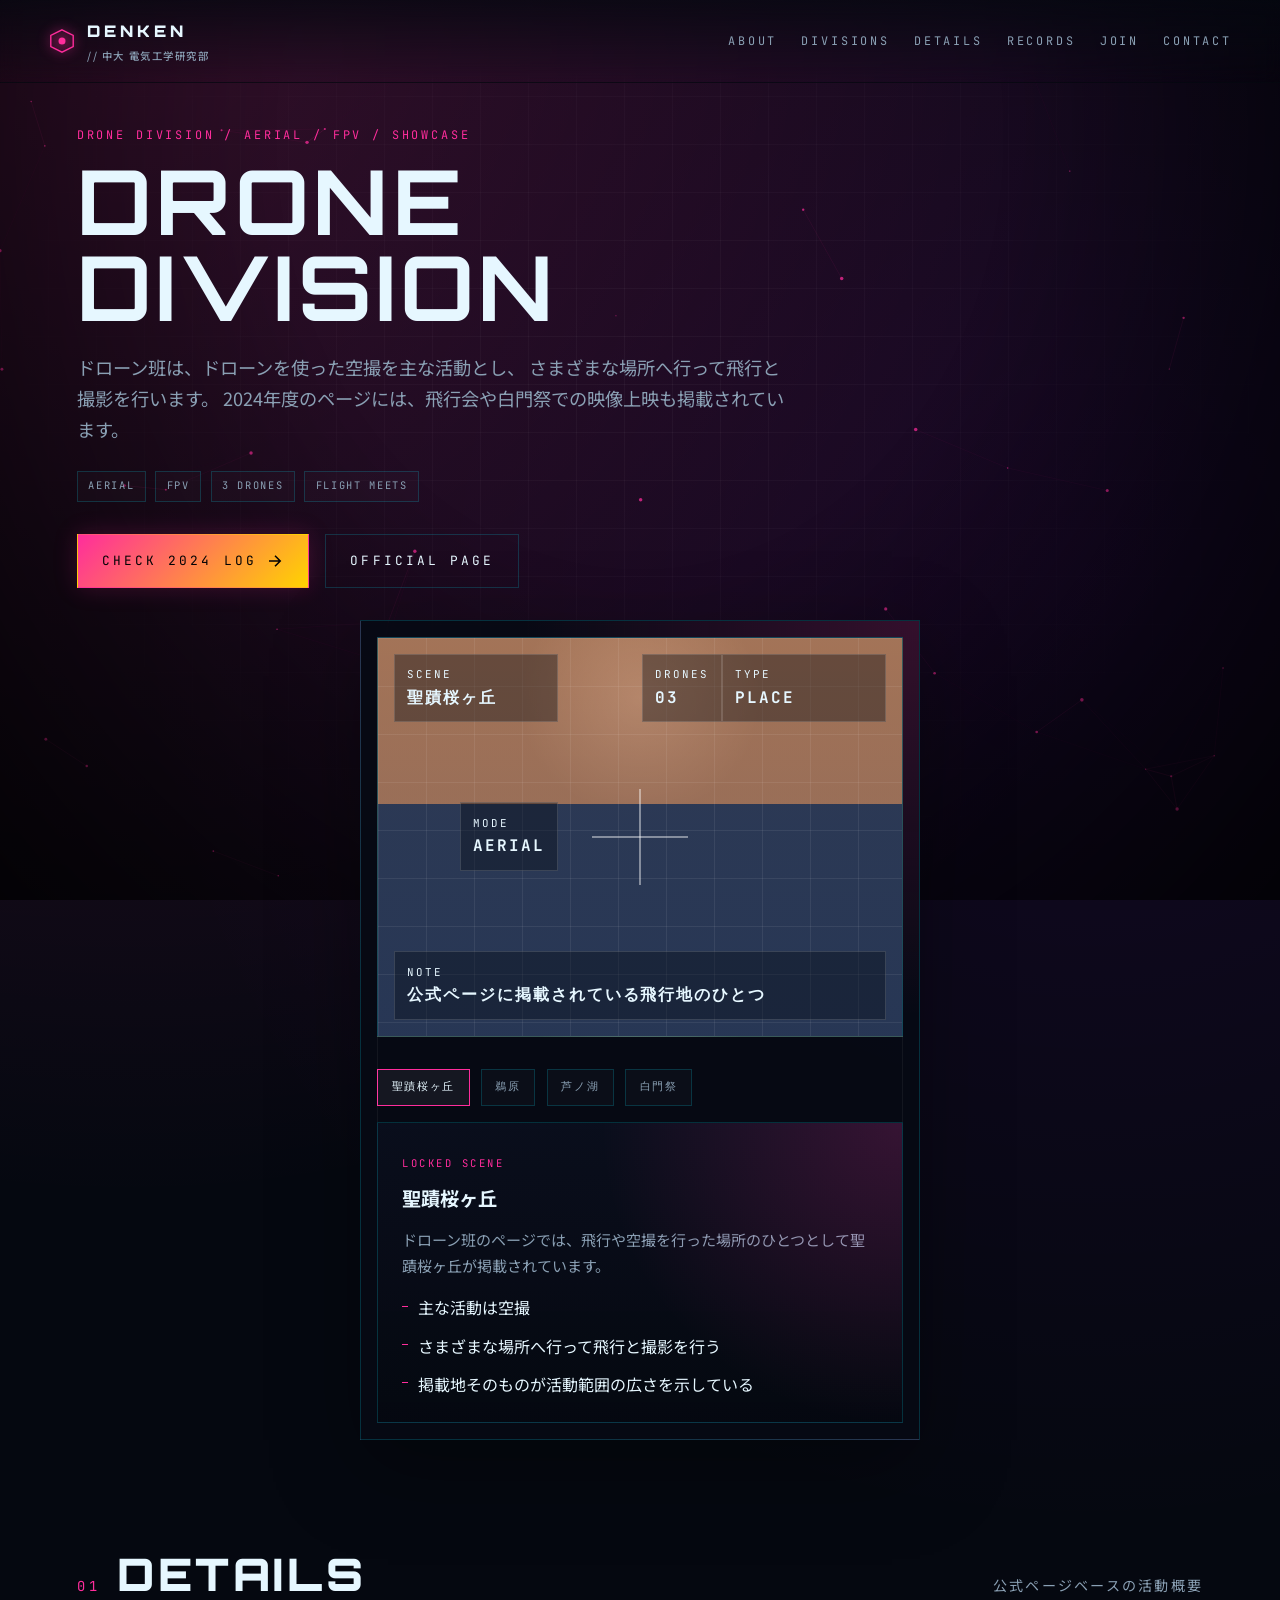
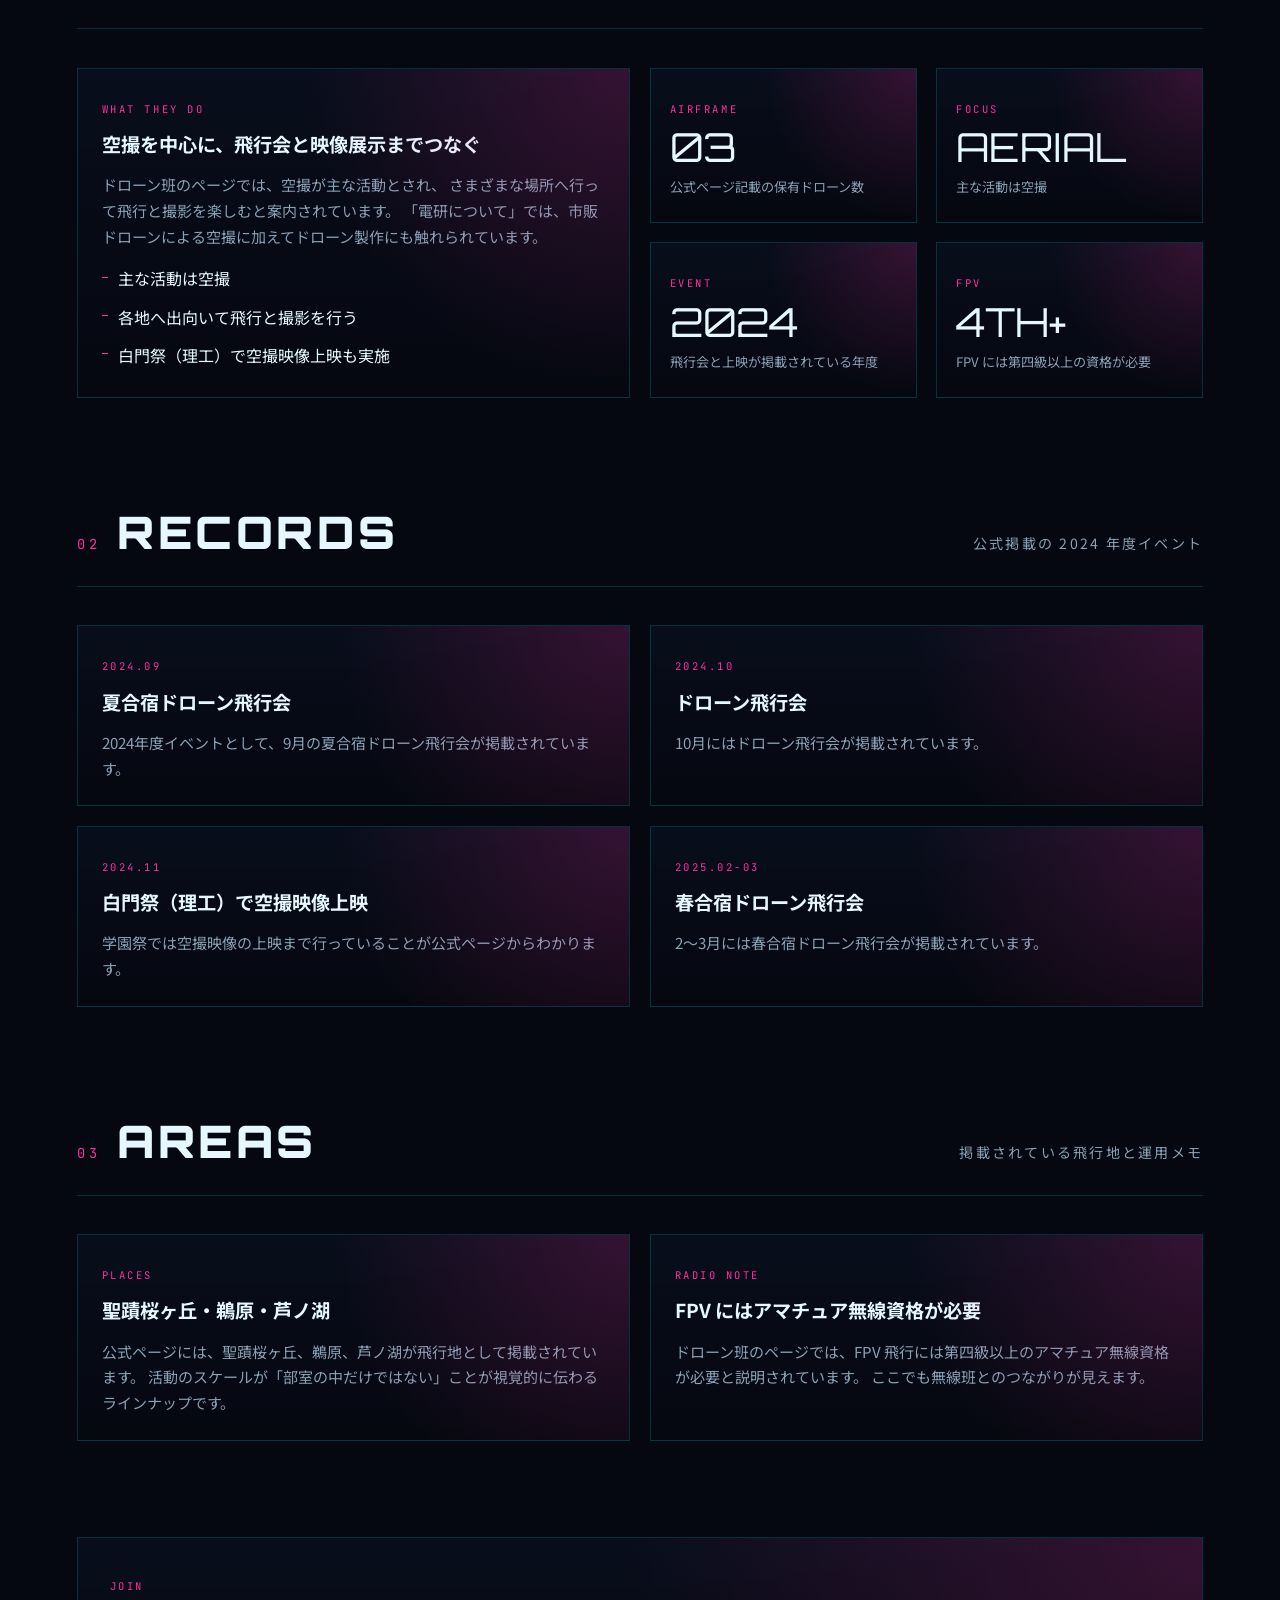
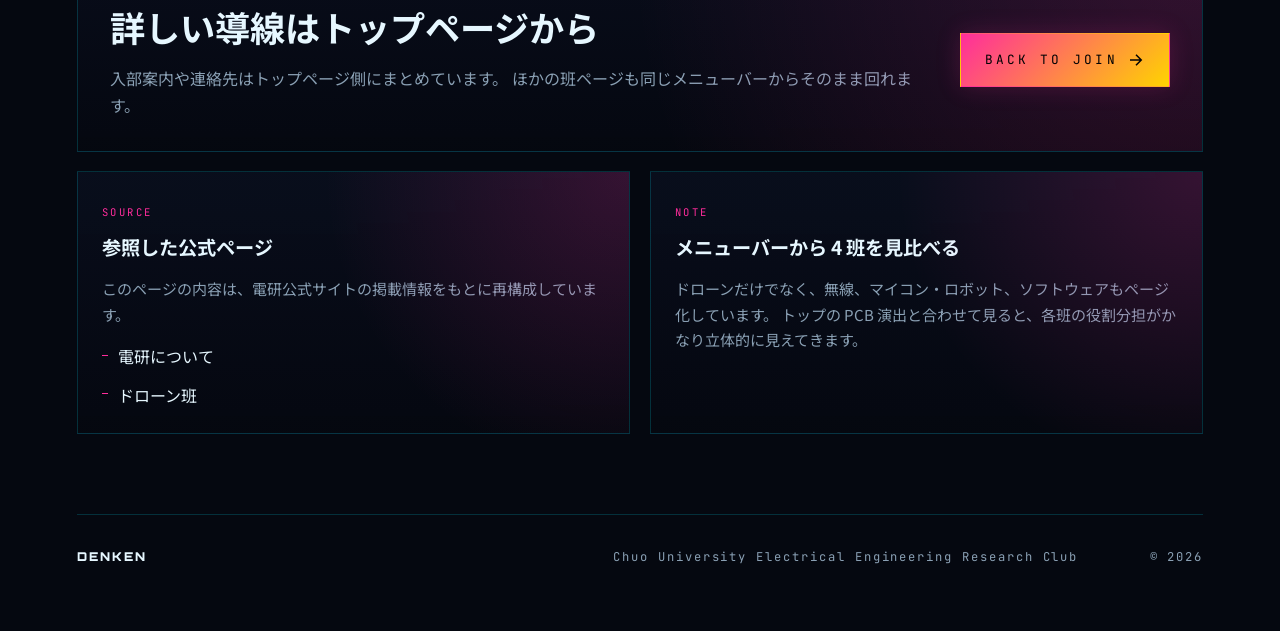
==== drone.html @ 8abdec8d "Further reduce mobile assembly overlap" ====
<!DOCTYPE html>
<html lang="ja">

<head>
    <meta charset="UTF-8" />
    <meta name="viewport" content="width=device-width, initial-scale=1.0" />
    <meta http-equiv="Cache-Control" content="no-store, max-age=0" />
    <meta http-equiv="Pragma" content="no-cache" />
    <meta http-equiv="Expires" content="0" />
    <meta name="description" content="中央大学 電気工学研究部 ドローン班。空撮、飛行会、掲載された飛行地、白門祭での映像上映などを紹介。" />
    <title>DENKEN // Drone Division</title>
    <link rel="preconnect" href="https://fonts.googleapis.com" />
    <link rel="preconnect" href="https://fonts.gstatic.com" crossorigin />
    <link
        href="https://fonts.googleapis.com/css2?family=JetBrains+Mono:wght@300;500;700&amp;family=Orbitron:wght@500;700;900&amp;family=Noto+Sans+JP:wght@300;500;700&amp;display=swap"
        rel="stylesheet" />
    <link rel="stylesheet" href="division.css?v=20260418-2348" />
    <script src="division.js?v=20260418-2348" defer></script>
</head>

<body data-division="drone">
    <canvas id="bg-canvas" class="bg-canvas"></canvas>
    <div class="bg-grid"></div>
    <div class="bg-vignette"></div>

    <header class="nav">
        <a href="index.html#top" class="nav__brand">
            <span class="nav__logo" aria-hidden="true">
                <svg viewBox="0 0 40 40">
                    <polygon points="20,4 36,12 36,28 20,36 4,28 4,12" fill="none" stroke="currentColor"
                        stroke-width="2" />
                    <circle cx="20" cy="20" r="5" fill="currentColor" />
                </svg>
            </span>
            <span class="nav__name">DENKEN<span class="nav__sub">// 中大 電気工学研究部</span></span>
        </a>

        <nav class="nav__menu" aria-label="primary">
            <a href="index.html#about">ABOUT</a>
            <div class="nav__group">
                <button class="nav__link" type="button" aria-expanded="false" aria-haspopup="true">
                    <span>DIVISIONS</span>
                </button>
                <div class="nav__panel">
                    <a href="index.html#divisions">Overview</a>
                    <a href="radio.html">Radio</a>
                    <a href="drone.html" aria-current="page">Drone</a>
                    <a href="robot.html">MCU / Robot</a>
                    <a href="software.html">Software</a>
                </div>
            </div>
            <a href="#details">DETAILS</a>
            <a href="#records">RECORDS</a>
            <a href="#join">JOIN</a>
            <a href="index.html#contact">CONTACT</a>
        </nav>

        <button class="nav__toggle" aria-label="menu" aria-expanded="false">
            <span></span><span></span><span></span>
        </button>
    </header>

    <main class="division-page">
        <section class="division-hero">
            <div class="division-hero__copy reveal">
                <p class="division-hero__eyebrow">DRONE DIVISION / AERIAL / FPV / SHOWCASE</p>
                <h1 class="division-hero__title">DRONE<br />DIVISION</h1>
                <p class="division-hero__lead">
                    ドローン班は、ドローンを使った空撮を主な活動とし、
                    さまざまな場所へ行って飛行と撮影を行います。
                    2024年度のページには、飛行会や白門祭での映像上映も掲載されています。
                </p>
                <ul class="division-hero__meta">
                    <li>AERIAL</li>
                    <li>FPV</li>
                    <li>3 DRONES</li>
                    <li>FLIGHT MEETS</li>
                </ul>
                <div class="division-hero__actions">
                    <a href="#records" class="btn btn--primary">
                        <span>CHECK 2024 LOG</span>
                        <svg viewBox="0 0 24 24" aria-hidden="true">
                            <path d="M4 12h14M12 5l7 7-7 7" fill="none" stroke="currentColor" stroke-width="2" />
                        </svg>
                    </a>
                    <a href="https://den-ken.org/drone.html" class="btn btn--ghost" target="_blank"
                        rel="noreferrer">
                        <span>OFFICIAL PAGE</span>
                    </a>
                </div>
            </div>

            <div class="division-hero__visual reveal">
                <div class="visual-shell">
                    <div class="fpv">
                        <div class="fpv__view" id="fpv-view">
                            <div class="fpv__horizon" id="fpv-horizon"></div>
                            <div class="fpv__grid"></div>
                            <div class="fpv__crosshair"></div>
                            <div class="fpv__hud">
                                <div class="fpv__hud-box">
                                    <span>SCENE</span>
                                    <strong id="drone-hud-scene">聖蹟桜ヶ丘</strong>
                                </div>
                                <div class="fpv__hud-box fpv__hud-box--right">
                                    <span>DRONES</span>
                                    <strong>03</strong>
                                </div>
                                <div class="fpv__hud-box">
                                    <span>TYPE</span>
                                    <strong id="drone-hud-type">PLACE</strong>
                                </div>
                                <div class="fpv__hud-box fpv__hud-box--right">
                                    <span>MODE</span>
                                    <strong id="drone-hud-mode">AERIAL</strong>
                                </div>
                                <div class="fpv__hud-box fpv__hud-box--wide">
                                    <span>NOTE</span>
                                    <strong id="drone-hud-note">公式ページに掲載されている飛行地のひとつ</strong>
                                </div>
                            </div>
                        </div>

                        <div class="chip-buttons" aria-label="scene switcher">
                            <button class="is-active" type="button" data-scene="seiseki">聖蹟桜ヶ丘</button>
                            <button type="button" data-scene="ubara">鵜原</button>
                            <button type="button" data-scene="ashinoko">芦ノ湖</button>
                            <button type="button" data-scene="hakumon">白門祭</button>
                        </div>

                        <div class="panel">
                            <span class="panel__kicker">LOCKED SCENE</span>
                            <h2 class="panel__title" id="drone-title">聖蹟桜ヶ丘</h2>
                            <p id="drone-body">ドローン班のページでは、飛行や空撮を行った場所のひとつとして聖蹟桜ヶ丘が掲載されています。</p>
                            <ul class="bullet-list" id="drone-points">
                                <li>主な活動は空撮</li>
                                <li>さまざまな場所へ行って飛行と撮影を行う</li>
                                <li>掲載地そのものが活動範囲の広さを示している</li>
                            </ul>
                        </div>
                    </div>
                </div>
            </div>
        </section>

        <section id="details" class="section">
            <div class="section__head">
                <span class="section__num">01</span>
                <h2 class="section__title">DETAILS</h2>
                <span class="section__sub">公式ページベースの活動概要</span>
            </div>

            <div class="grid-2">
                <article class="panel reveal">
                    <span class="panel__kicker">WHAT THEY DO</span>
                    <h3 class="panel__title">空撮を中心に、飛行会と映像展示までつなぐ</h3>
                    <p>
                        ドローン班のページでは、空撮が主な活動とされ、
                        さまざまな場所へ行って飛行と撮影を楽しむと案内されています。
                        「電研について」では、市販ドローンによる空撮に加えてドローン製作にも触れられています。
                    </p>
                    <ul class="bullet-list">
                        <li>主な活動は空撮</li>
                        <li>各地へ出向いて飛行と撮影を行う</li>
                        <li>白門祭（理工）で空撮映像上映も実施</li>
                    </ul>
                </article>

                <div class="grid-4 reveal">
                    <article class="metric">
                        <div class="metric__kicker">AIRFRAME</div>
                        <div class="metric__value">03</div>
                        <div class="metric__note">公式ページ記載の保有ドローン数</div>
                    </article>
                    <article class="metric">
                        <div class="metric__kicker">FOCUS</div>
                        <div class="metric__value">AERIAL</div>
                        <div class="metric__note">主な活動は空撮</div>
                    </article>
                    <article class="metric">
                        <div class="metric__kicker">EVENT</div>
                        <div class="metric__value">2024</div>
                        <div class="metric__note">飛行会と上映が掲載されている年度</div>
                    </article>
                    <article class="metric">
                        <div class="metric__kicker">FPV</div>
                        <div class="metric__value">4TH+</div>
                        <div class="metric__note">FPV には第四級以上の資格が必要</div>
                    </article>
                </div>
            </div>
        </section>

        <section id="records" class="section">
            <div class="section__head">
                <span class="section__num">02</span>
                <h2 class="section__title">RECORDS</h2>
                <span class="section__sub">公式掲載の 2024 年度イベント</span>
            </div>

            <div class="grid-4">
                <article class="timeline-card reveal">
                    <span class="timeline-card__kicker">2024.09</span>
                    <h3 class="timeline-card__title">夏合宿ドローン飛行会</h3>
                    <p>2024年度イベントとして、9月の夏合宿ドローン飛行会が掲載されています。</p>
                </article>
                <article class="timeline-card reveal">
                    <span class="timeline-card__kicker">2024.10</span>
                    <h3 class="timeline-card__title">ドローン飛行会</h3>
                    <p>10月にはドローン飛行会が掲載されています。</p>
                </article>
                <article class="timeline-card reveal">
                    <span class="timeline-card__kicker">2024.11</span>
                    <h3 class="timeline-card__title">白門祭（理工）で空撮映像上映</h3>
                    <p>学園祭では空撮映像の上映まで行っていることが公式ページからわかります。</p>
                </article>
                <article class="timeline-card reveal">
                    <span class="timeline-card__kicker">2025.02-03</span>
                    <h3 class="timeline-card__title">春合宿ドローン飛行会</h3>
                    <p>2〜3月には春合宿ドローン飛行会が掲載されています。</p>
                </article>
            </div>
        </section>

        <section class="section">
            <div class="section__head">
                <span class="section__num">03</span>
                <h2 class="section__title">AREAS</h2>
                <span class="section__sub">掲載されている飛行地と運用メモ</span>
            </div>

            <div class="grid-2">
                <article class="project-card reveal">
                    <span class="project-card__kicker">PLACES</span>
                    <h3 class="project-card__title">聖蹟桜ヶ丘・鵜原・芦ノ湖</h3>
                    <p>
                        公式ページには、聖蹟桜ヶ丘、鵜原、芦ノ湖が飛行地として掲載されています。
                        活動のスケールが「部室の中だけではない」ことが視覚的に伝わるラインナップです。
                    </p>
                </article>
                <article class="project-card reveal">
                    <span class="project-card__kicker">RADIO NOTE</span>
                    <h3 class="project-card__title">FPV にはアマチュア無線資格が必要</h3>
                    <p>
                        ドローン班のページでは、FPV 飛行には第四級以上のアマチュア無線資格が必要と説明されています。
                        ここでも無線班とのつながりが見えます。
                    </p>
                </article>
            </div>
        </section>

        <section id="join" class="section">
            <div class="cta-panel reveal">
                <div>
                    <span class="panel__kicker">JOIN</span>
                    <h2 class="cta-panel__title">詳しい導線はトップページから</h2>
                    <p class="cta-panel__copy">
                        入部案内や連絡先はトップページ側にまとめています。
                        ほかの班ページも同じメニューバーからそのまま回れます。
                    </p>
                </div>
                <div class="division-hero__actions">
                    <a href="index.html#join" class="btn btn--primary">
                        <span>BACK TO JOIN</span>
                        <svg viewBox="0 0 24 24" aria-hidden="true">
                            <path d="M4 12h14M12 5l7 7-7 7" fill="none" stroke="currentColor" stroke-width="2" />
                        </svg>
                    </a>
                </div>
            </div>

            <div class="grid-2 stack-top">
                <article class="source-card reveal">
                    <span class="source-card__kicker">SOURCE</span>
                    <h3 class="source-card__title">参照した公式ページ</h3>
                    <p>このページの内容は、電研公式サイトの掲載情報をもとに再構成しています。</p>
                    <ul class="source-list">
                        <li><a href="https://den-ken.org/about.html" target="_blank" rel="noreferrer">電研について</a></li>
                        <li><a href="https://den-ken.org/drone.html" target="_blank" rel="noreferrer">ドローン班</a></li>
                    </ul>
                </article>
                <article class="panel reveal">
                    <span class="panel__kicker">NOTE</span>
                    <h3 class="panel__title">メニューバーから 4 班を見比べる</h3>
                    <p>
                        ドローンだけでなく、無線、マイコン・ロボット、ソフトウェアもページ化しています。
                        トップの PCB 演出と合わせて見ると、各班の役割分担がかなり立体的に見えてきます。
                    </p>
                </article>
            </div>
        </section>

        <footer class="footer">
            <div class="footer__brand">DENKEN</div>
            <div>Chuo University Electrical Engineering Research Club</div>
            <div class="footer__copy">© <span id="year"></span></div>
        </footer>
    </main>
</body>

</html>
---- division.css ----
/* ============================================================
   DENKEN // Division Pages
   ============================================================ */

:root {
    --bg: #050810;
    --bg-2: #0a0f1e;
    --panel: rgba(8, 12, 24, 0.84);
    --panel-strong: rgba(7, 10, 20, 0.94);
    --ink: #e6f7ff;
    --ink-dim: #8aa0b4;
    --cyan: #00e5ff;
    --magenta: #b400ff;
    --pink: #ff2d9c;
    --yellow: #ffd400;
    --green: #7aff5c;
    --line: rgba(0, 229, 255, 0.18);
    --line-soft: rgba(230, 247, 255, 0.08);
    --font-jp: "Noto Sans JP", "Hiragino Kaku Gothic ProN", system-ui, sans-serif;
    --font-dis: "Orbitron", "JetBrains Mono", monospace;
    --font-mono: "JetBrains Mono", ui-monospace, monospace;
    --accent: #00e5ff;
    --accent-soft: rgba(0, 229, 255, 0.18);
    --accent-strong: #7beef9;
    --accent-hot: #b400ff;
}

body[data-division="radio"] {
    --accent: #00e5ff;
    --accent-soft: rgba(0, 229, 255, 0.18);
    --accent-strong: #89f5ff;
    --accent-hot: #b400ff;
}

body[data-division="drone"] {
    --accent: #ff2d9c;
    --accent-soft: rgba(255, 45, 156, 0.18);
    --accent-strong: #ff8cca;
    --accent-hot: #ffd400;
}

body[data-division="robot"] {
    --accent: #ffd400;
    --accent-soft: rgba(255, 212, 0, 0.18);
    --accent-strong: #ffe671;
    --accent-hot: #00e5ff;
}

body[data-division="software"] {
    --accent: #7aff5c;
    --accent-soft: rgba(122, 255, 92, 0.18);
    --accent-strong: #bcffae;
    --accent-hot: #00e5ff;
}

* {
    box-sizing: border-box;
    margin: 0;
    padding: 0;
}

html {
    scroll-behavior: smooth;
}

body {
    font-family: var(--font-jp);
    color: var(--ink);
    background:
        radial-gradient(circle at 10% 0%, var(--accent-soft), transparent 30%),
        radial-gradient(circle at 85% 15%, rgba(180, 0, 255, 0.08), transparent 28%),
        var(--bg);
    line-height: 1.7;
    overflow-x: hidden;
    -webkit-font-smoothing: antialiased;
    text-rendering: optimizeLegibility;
}

a {
    color: inherit;
    text-decoration: none;
}

button {
    font: inherit;
    color: inherit;
    border: 0;
    background: none;
    cursor: pointer;
}

img,
svg,
canvas {
    display: block;
    max-width: 100%;
}

::selection {
    background: var(--accent);
    color: #000;
}

.bg-canvas {
    position: fixed;
    inset: 0;
    z-index: -2;
    width: 100%;
    height: 100%;
}

.bg-grid {
    position: fixed;
    inset: 0;
    z-index: -1;
    pointer-events: none;
    background-image:
        linear-gradient(rgba(255, 255, 255, 0.04) 1px, transparent 1px),
        linear-gradient(90deg, rgba(255, 255, 255, 0.04) 1px, transparent 1px);
    background-size: 48px 48px;
    mask-image: radial-gradient(ellipse at 50% 40%, #000 0%, transparent 80%);
    -webkit-mask-image: radial-gradient(ellipse at 50% 40%, #000 0%, transparent 80%);
}

.bg-vignette {
    position: fixed;
    inset: 0;
    z-index: -1;
    pointer-events: none;
    background: radial-gradient(ellipse at 50% 15%, transparent 40%, rgba(0, 0, 0, 0.74) 100%);
}

.nav {
    position: fixed;
    top: 0;
    right: 0;
    left: 0;
    z-index: 50;
    display: flex;
    align-items: center;
    justify-content: space-between;
    gap: 1rem;
    padding: 1.1rem clamp(1.2rem, 4vw, 3rem);
    border-bottom: 1px solid transparent;
    background: linear-gradient(180deg, rgba(5, 8, 16, 0.74), rgba(5, 8, 16, 0));
    backdrop-filter: blur(10px);
    transition: background 0.3s, border-color 0.3s;
}

.nav.is-scrolled {
    background: rgba(5, 8, 16, 0.9);
    border-bottom-color: var(--line);
}

.nav__brand {
    display: flex;
    align-items: center;
    gap: 0.7rem;
    color: var(--accent);
}

.nav__logo {
    width: 28px;
    height: 28px;
    filter: drop-shadow(0 0 6px var(--accent));
}

.nav__name {
    font-family: var(--font-dis);
    font-size: 1rem;
    font-weight: 900;
    letter-spacing: 0.25em;
    color: var(--ink);
}

.nav__sub {
    display: block;
    margin-top: 2px;
    font-family: var(--font-jp);
    font-size: 0.65rem;
    font-weight: 500;
    letter-spacing: 0.15em;
    color: var(--ink-dim);
}

.nav__menu {
    display: flex;
    gap: 1.5rem;
}

.nav__group {
    position: relative;
}

.nav__menu a,
.nav__link {
    position: relative;
    padding: 0.35rem 0;
    display: inline-flex;
    align-items: center;
    gap: 0.45rem;
    font-family: var(--font-mono);
    font-size: 0.74rem;
    letter-spacing: 0.24em;
    color: var(--ink-dim);
    transition: color 0.2s;
}

.nav__link {
    border: 0;
    background: none;
}

.nav__menu a::after,
.nav__link::after {
    content: "";
    position: absolute;
    right: 0;
    bottom: 0;
    left: 0;
    width: 0;
    height: 2px;
    background: linear-gradient(135deg, var(--accent), var(--accent-hot));
    transition: width 0.3s;
}

.nav__menu a:hover,
.nav__link:hover,
.nav__group:hover > .nav__link,
.nav__group.is-open > .nav__link,
.nav__menu a[aria-current="page"] {
    color: var(--ink);
}

.nav__menu a:hover::after,
.nav__link:hover::after,
.nav__group:hover > .nav__link::after,
.nav__group.is-open > .nav__link::after,
.nav__menu a[aria-current="page"]::after {
    width: 100%;
}

.nav__panel {
    position: absolute;
    top: calc(100% + 0.9rem);
    left: 50%;
    min-width: 240px;
    padding: 0.8rem;
    display: grid;
    gap: 0.2rem;
    border: 1px solid var(--line);
    background: rgba(5, 8, 16, 0.95);
    box-shadow: 0 24px 64px rgba(0, 0, 0, 0.35);
    opacity: 0;
    pointer-events: none;
    transform: translateX(-50%) translateY(10px);
    transition: opacity 0.25s ease, transform 0.25s ease;
}

.nav__panel a {
    padding: 0.65rem 0.75rem;
    justify-content: space-between;
    font-size: 0.68rem;
    letter-spacing: 0.2em;
    border: 1px solid transparent;
}

.nav__panel a::after {
    display: none;
}

.nav__panel a:hover,
.nav__panel a[aria-current="page"] {
    border-color: var(--line);
    background: rgba(255, 255, 255, 0.03);
}

.nav__group:hover .nav__panel,
.nav__group:focus-within .nav__panel,
.nav__group.is-open .nav__panel {
    opacity: 1;
    pointer-events: auto;
    transform: translateX(-50%) translateY(0);
}

.nav__toggle {
    position: relative;
    display: none;
    width: 32px;
    height: 24px;
}

.nav__toggle span {
    position: absolute;
    right: 0;
    left: 0;
    height: 2px;
    background: var(--ink);
    transition: 0.3s;
}

.nav__toggle span:nth-child(1) {
    top: 2px;
}

.nav__toggle span:nth-child(2) {
    top: 11px;
}

.nav__toggle span:nth-child(3) {
    top: 20px;
}

.nav__toggle[aria-expanded="true"] span:nth-child(1) {
    transform: translateY(9px) rotate(45deg);
}

.nav__toggle[aria-expanded="true"] span:nth-child(2) {
    opacity: 0;
}

.nav__toggle[aria-expanded="true"] span:nth-child(3) {
    transform: translateY(-9px) rotate(-45deg);
}

.page {
    min-height: 100vh;
}

.division-page {
    padding: 7.8rem clamp(1.4rem, 6vw, 5rem) 4rem;
}

.division-hero {
    display: grid;
    grid-template-columns: minmax(0, 1fr) minmax(0, 560px);
    gap: 2rem;
    align-items: center;
    min-height: calc(100vh - 8rem);
}

.division-hero__eyebrow {
    font-family: var(--font-mono);
    font-size: 0.74rem;
    letter-spacing: 0.24em;
    color: var(--accent);
}

.division-hero__title {
    margin-top: 0.8rem;
    font-family: var(--font-dis);
    font-size: clamp(2.9rem, 7vw, 5.8rem);
    line-height: 0.96;
    letter-spacing: 0.05em;
}

.division-hero__lead {
    max-width: 720px;
    margin-top: 1.4rem;
    color: var(--ink-dim);
    font-size: clamp(1rem, 1.55vw, 1.14rem);
}

.division-hero__meta {
    display: flex;
    flex-wrap: wrap;
    gap: 0.6rem;
    margin-top: 1.6rem;
    list-style: none;
}

.division-hero__meta li {
    padding: 0.35rem 0.65rem;
    border: 1px solid var(--line);
    background: rgba(255, 255, 255, 0.02);
    font-family: var(--font-mono);
    font-size: 0.65rem;
    letter-spacing: 0.16em;
    color: var(--ink-dim);
}

.division-hero__actions {
    display: flex;
    flex-wrap: wrap;
    gap: 1rem;
    margin-top: 2rem;
}

.btn {
    position: relative;
    display: inline-flex;
    align-items: center;
    gap: 0.6rem;
    padding: 0.95rem 1.5rem;
    border: 1px solid transparent;
    font-family: var(--font-mono);
    font-size: 0.8rem;
    letter-spacing: 0.24em;
    text-transform: uppercase;
    transition: transform 0.2s, border-color 0.3s, box-shadow 0.3s, background 0.3s;
}

.btn svg {
    width: 18px;
    height: 18px;
    transition: transform 0.3s;
}

.btn:hover svg {
    transform: translateX(4px);
}

.btn--primary {
    background: linear-gradient(135deg, var(--accent), var(--accent-hot));
    color: #020204;
    box-shadow: 0 0 24px var(--accent-soft);
}

.btn--primary:hover {
    transform: translateY(-2px);
    box-shadow: 0 0 38px var(--accent-soft);
}

.btn--ghost {
    border-color: var(--line);
    color: var(--ink);
}

.btn--ghost:hover {
    border-color: var(--accent);
    background: rgba(255, 255, 255, 0.04);
}

.division-hero__visual {
    position: relative;
    min-width: 0;
    min-height: 560px;
    display: grid;
    place-items: center;
}

.visual-shell {
    position: relative;
    width: min(100%, 560px);
    min-height: 0;
    border: 1px solid var(--line);
    background:
        radial-gradient(circle at top right, var(--accent-soft), transparent 40%),
        rgba(7, 10, 20, 0.92);
    box-shadow: 0 28px 80px rgba(0, 0, 0, 0.34);
    overflow: visible;
}

.visual-shell::before {
    content: "";
    position: absolute;
    inset: 1rem;
    border: 1px solid rgba(255, 255, 255, 0.05);
    pointer-events: none;
}

.section {
    padding: 6rem 0 0;
    scroll-margin-top: 6.8rem;
}

.section__head {
    display: flex;
    align-items: baseline;
    flex-wrap: wrap;
    gap: 1rem;
    margin-bottom: 2.4rem;
    padding-bottom: 1rem;
    border-bottom: 1px solid var(--line);
}

.section__num {
    font-family: var(--font-mono);
    font-size: 0.86rem;
    letter-spacing: 0.3em;
    color: var(--accent);
}

.section__title {
    font-family: var(--font-dis);
    font-size: clamp(1.7rem, 4vw, 2.8rem);
    font-weight: 900;
    letter-spacing: 0.08em;
}

.section__sub {
    margin-left: auto;
    color: var(--ink-dim);
    font-size: 0.88rem;
    letter-spacing: 0.16em;
}

.grid-2,
.grid-3,
.grid-4 {
    display: grid;
    gap: 1.2rem;
}

.grid-2 {
    grid-template-columns: repeat(2, minmax(0, 1fr));
}

.grid-3 {
    grid-template-columns: repeat(3, minmax(0, 1fr));
}

.grid-4 {
    grid-template-columns: repeat(4, minmax(0, 1fr));
}

.panel,
.metric,
.timeline-card,
.project-card,
.cta-panel,
.source-card {
    position: relative;
    min-width: 0;
    overflow: hidden;
    border: 1px solid var(--line);
    background: linear-gradient(180deg, rgba(10, 15, 30, 0.86), rgba(5, 8, 16, 0.95));
}

.panel,
.timeline-card,
.project-card,
.source-card {
    padding: 1.5rem;
}

.panel::before,
.metric::before,
.timeline-card::before,
.project-card::before,
.cta-panel::before,
.source-card::before {
    content: "";
    position: absolute;
    inset: 0;
    pointer-events: none;
    background: radial-gradient(circle at top right, var(--accent-soft), transparent 50%);
}

.panel__kicker,
.metric__kicker,
.timeline-card__kicker,
.project-card__kicker,
.source-card__kicker {
    display: inline-block;
    font-family: var(--font-mono);
    font-size: 0.66rem;
    letter-spacing: 0.24em;
    color: var(--accent);
}

.panel__title,
.project-card__title,
.timeline-card__title,
.source-card__title {
    margin-top: 0.5rem;
    font-size: 1.2rem;
    overflow-wrap: anywhere;
    word-break: break-word;
}

.panel p,
.timeline-card p,
.project-card p,
.source-card p {
    margin-top: 0.75rem;
    color: var(--ink-dim);
    font-size: 0.94rem;
}

.metric {
    padding: 1.5rem 1.2rem;
}

.metric__value {
    margin-top: 0.45rem;
    font-family: var(--font-dis);
    font-size: clamp(1.8rem, 4vw, 2.5rem);
    line-height: 1;
    overflow-wrap: anywhere;
    word-break: break-word;
}

.metric__note {
    margin-top: 0.55rem;
    color: var(--ink-dim);
    font-size: 0.82rem;
}

.bullet-list,
.source-list {
    display: grid;
    gap: 0.7rem;
    margin-top: 1rem;
    list-style: none;
}

.bullet-list li,
.source-list li {
    position: relative;
    padding-left: 1rem;
    color: var(--ink);
}

.bullet-list li::before,
.source-list li::before {
    content: "";
    position: absolute;
    top: 0.72em;
    left: 0;
    width: 0.38rem;
    height: 1px;
    background: var(--accent);
}

.chip-buttons {
    display: flex;
    flex-wrap: wrap;
    gap: 0.7rem;
    margin-top: 1rem;
}

.chip-buttons button {
    padding: 0.55rem 0.85rem;
    min-width: 0;
    border: 1px solid var(--line);
    background: rgba(255, 255, 255, 0.02);
    color: var(--ink-dim);
    font-family: var(--font-mono);
    font-size: 0.66rem;
    letter-spacing: 0.16em;
    overflow-wrap: anywhere;
    word-break: break-word;
    transition: border-color 0.25s ease, color 0.25s ease, background 0.25s ease;
}

.chip-buttons button.is-active {
    border-color: var(--accent);
    background: rgba(255, 255, 255, 0.06);
    color: var(--ink);
}

.cta-panel {
    display: grid;
    grid-template-columns: minmax(0, 1fr) auto;
    gap: 1.4rem;
    align-items: center;
    padding: 2rem;
}

.cta-panel__title {
    font-size: clamp(1.5rem, 3vw, 2.2rem);
}

.cta-panel__copy {
    margin-top: 0.5rem;
    color: var(--ink-dim);
}

.source-link {
    display: inline-flex;
    align-items: center;
    gap: 0.4rem;
    margin-top: 1rem;
    font-family: var(--font-mono);
    font-size: 0.72rem;
    letter-spacing: 0.16em;
    color: var(--accent);
}

.stack-top {
    margin-top: 1.2rem;
}

.reveal {
    opacity: 0;
    transform: translateY(28px);
    transition: opacity 0.8s ease, transform 0.8s ease;
}

.reveal.is-visible {
    opacity: 1;
    transform: none;
}

.footer {
    display: grid;
    grid-template-columns: 1fr 1fr auto;
    gap: 1rem;
    align-items: center;
    margin-top: 5rem;
    padding: 2rem 0 0;
    border-top: 1px solid var(--line);
    font-family: var(--font-mono);
    font-size: 0.76rem;
    letter-spacing: 0.16em;
    color: var(--ink-dim);
}

.footer__brand {
    font-family: var(--font-dis);
    font-weight: 900;
    color: var(--ink);
}

.footer__copy {
    text-align: right;
}

/* ============================================================
   Radio
   ============================================================ */

.radio-console {
    padding: 1.4rem;
    display: grid;
    gap: 1.1rem;
    min-width: 0;
}

.radio-console__screen {
    padding: 1.4rem;
    border: 1px solid var(--line);
    background:
        linear-gradient(180deg, rgba(0, 0, 0, 0.18), rgba(0, 0, 0, 0.35)),
        radial-gradient(circle at top right, var(--accent-soft), transparent 48%),
        #0a1019;
}

.radio-console__eyebrow {
    font-family: var(--font-mono);
    font-size: 0.62rem;
    letter-spacing: 0.26em;
    color: var(--accent);
}

.radio-console__freq {
    margin-top: 0.6rem;
    font-family: var(--font-dis);
    font-size: clamp(2rem, 6vw, 3.4rem);
    line-height: 1;
    overflow-wrap: anywhere;
    word-break: break-word;
}

.radio-console__title {
    margin-top: 0.55rem;
    font-size: 1rem;
}

.radio-console__body {
    margin-top: 0.7rem;
    color: var(--ink-dim);
    font-size: 0.9rem;
}

.radio-console__meter {
    display: flex;
    align-items: end;
    gap: 0.45rem;
    min-height: 110px;
}

.radio-console__meter span {
    flex: 1;
    border-radius: 999px 999px 0 0;
    background: linear-gradient(180deg, var(--accent-strong), var(--accent));
    opacity: 0.22;
    transform-origin: bottom;
    transition: opacity 0.25s ease, transform 0.25s ease;
}

.radio-console__meter span.is-active {
    opacity: 0.92;
}

.radio-console__dial {
    width: 100%;
    accent-color: var(--accent);
}

.radio-console__labels {
    display: flex;
    justify-content: space-between;
    flex-wrap: wrap;
    gap: 0.6rem;
    font-family: var(--font-mono);
    font-size: 0.62rem;
    letter-spacing: 0.18em;
    color: var(--ink-dim);
}

.radio-console__labels span {
    flex: 1 1 18%;
    min-width: 2.8rem;
    text-align: center;
}

/* ============================================================
   Drone
   ============================================================ */

.fpv {
    padding: 1rem;
    display: grid;
    gap: 1rem;
    min-width: 0;
}

.fpv__view {
    position: relative;
    min-height: 400px;
    overflow: hidden;
    border: 1px solid var(--line);
    background:
        linear-gradient(180deg, rgba(255, 182, 118, 0.25), rgba(36, 50, 74, 0.55)),
        radial-gradient(circle at 50% 15%, rgba(255, 255, 255, 0.24), transparent 28%),
        #09111d;
}

.fpv__horizon {
    position: absolute;
    inset: -18%;
    background:
        linear-gradient(180deg, rgba(255, 172, 123, 0.5) 0 44%, rgba(42, 58, 90, 0.86) 44% 100%);
    transform-origin: center;
    transition: transform 0.18s ease;
}

.fpv__grid,
.fpv__crosshair {
    position: absolute;
    inset: 0;
    pointer-events: none;
}

.fpv__grid {
    background-image:
        linear-gradient(rgba(255, 255, 255, 0.07) 1px, transparent 1px),
        linear-gradient(90deg, rgba(255, 255, 255, 0.07) 1px, transparent 1px);
    background-size: 48px 48px;
}

.fpv__crosshair::before,
.fpv__crosshair::after {
    content: "";
    position: absolute;
    left: 50%;
    top: 50%;
    background: rgba(255, 255, 255, 0.85);
    transform: translate(-50%, -50%);
}

.fpv__crosshair::before {
    width: 96px;
    height: 1px;
}

.fpv__crosshair::after {
    width: 1px;
    height: 96px;
}

.fpv__hud {
    position: absolute;
    inset: 1rem;
    display: grid;
    grid-template-columns: repeat(3, 1fr);
    align-content: space-between;
    font-family: var(--font-mono);
    font-size: 0.68rem;
    letter-spacing: 0.18em;
}

.fpv__hud strong {
    display: block;
    font-size: 1rem;
    color: var(--ink);
}

.fpv__hud-box {
    padding: 0.65rem 0.75rem;
    border: 1px solid rgba(255, 255, 255, 0.14);
    background: rgba(5, 8, 16, 0.38);
    width: auto;
    max-width: 100%;
    min-width: 0;
}

.fpv__hud-box--right {
    justify-self: end;
}

.fpv__hud-box--wide {
    grid-column: 1 / -1;
    justify-self: stretch;
}

/* ============================================================
   Robot
   ============================================================ */

.bench {
    padding: 1rem;
    display: grid;
    gap: 1rem;
    min-width: 0;
}

.bench__board {
    position: relative;
    min-height: 400px;
    overflow: hidden;
    border: 1px solid var(--line);
    background:
        radial-gradient(circle at top right, rgba(255, 255, 255, 0.06), transparent 36%),
        linear-gradient(180deg, rgba(14, 68, 43, 0.95), rgba(8, 49, 31, 0.98));
}

.bench__trace {
    position: absolute;
    inset: 0;
    background-image:
        linear-gradient(90deg, transparent 0 11%, rgba(208, 162, 89, 0.9) 11% 11.5%, transparent 11.5% 100%),
        linear-gradient(transparent 0 26%, rgba(208, 162, 89, 0.76) 26% 26.5%, transparent 26.5% 100%),
        linear-gradient(90deg, transparent 0 72%, rgba(208, 162, 89, 0.72) 72% 72.5%, transparent 72.5% 100%);
    opacity: 0.55;
}

.bench__part {
    position: absolute;
    border: 1px solid rgba(255, 255, 255, 0.14);
    background: rgba(5, 8, 16, 0.94);
    box-shadow: 0 0 0 1px rgba(0, 0, 0, 0.14);
    opacity: 0.14;
    transform: translateY(18px) scale(0.94);
    transition: opacity 0.3s ease, transform 0.3s ease, border-color 0.3s ease;
}

.bench__part--sensor {
    top: 22%;
    left: 14%;
    width: 26%;
    height: 18%;
}

.bench__part--dustbox {
    top: 56%;
    left: 18%;
    width: 22%;
    height: 16%;
}

.bench__part--cheat {
    top: 29%;
    right: 14%;
    width: 24%;
    height: 20%;
}

.bench__part--printer {
    right: 17%;
    bottom: 14%;
    width: 20%;
    height: 18%;
}

.bench[data-stage="sensor"] .bench__part--sensor,
.bench[data-stage="dustbox"] .bench__part--sensor,
.bench[data-stage="dustbox"] .bench__part--dustbox,
.bench[data-stage="cheat"] .bench__part--sensor,
.bench[data-stage="cheat"] .bench__part--dustbox,
.bench[data-stage="cheat"] .bench__part--cheat,
.bench[data-stage="printer"] .bench__part {
    opacity: 0.96;
    transform: translateY(0) scale(1);
    border-color: rgba(255, 255, 255, 0.3);
}

.bench__legend {
    position: absolute;
    left: 1rem;
    right: 1rem;
    bottom: 1rem;
    display: flex;
    flex-wrap: wrap;
    gap: 0.55rem;
    list-style: none;
}

.bench__legend li {
    padding: 0.35rem 0.55rem;
    border: 1px solid rgba(255, 255, 255, 0.14);
    background: rgba(5, 8, 16, 0.5);
    font-family: var(--font-mono);
    font-size: 0.62rem;
    letter-spacing: 0.14em;
}

/* ============================================================
   Software
   ============================================================ */

.system-map {
    padding: 1rem;
    display: grid;
    gap: 1rem;
    min-width: 0;
}

.system-map__scene {
    position: relative;
    min-height: 400px;
    overflow: hidden;
    border: 1px solid var(--line);
    background:
        radial-gradient(circle at top right, rgba(255, 255, 255, 0.06), transparent 32%),
        linear-gradient(180deg, rgba(14, 19, 24, 0.95), rgba(8, 11, 16, 0.98));
}

.system-map__scene svg {
    position: absolute;
    inset: 0;
    width: 100%;
    height: 100%;
}

.system-line {
    stroke: rgba(255, 255, 255, 0.12);
    stroke-width: 2;
}

.system-line--active {
    stroke: var(--accent);
    filter: drop-shadow(0 0 8px var(--accent));
}

.system-node {
    position: absolute;
    width: 120px;
    max-width: calc(100% - 1rem);
    padding: 0.8rem 0.7rem;
    border: 1px solid rgba(255, 255, 255, 0.16);
    background: rgba(8, 12, 24, 0.9);
    text-align: center;
    font-family: var(--font-mono);
    font-size: 0.68rem;
    letter-spacing: 0.18em;
    color: var(--ink-dim);
    transition: border-color 0.25s ease, box-shadow 0.25s ease, color 0.25s ease, transform 0.25s ease;
}

.system-node strong {
    display: block;
    margin-top: 0.35rem;
    font-size: 0.95rem;
    color: var(--ink);
    overflow-wrap: anywhere;
    word-break: break-word;
}

.system-node--website {
    top: 16%;
    left: 10%;
}

.system-node--app {
    top: 60%;
    left: 16%;
}

.system-node--server {
    top: 24%;
    right: 14%;
}

.system-node--ai {
    right: 12%;
    bottom: 16%;
}

.system-node.is-active {
    border-color: var(--accent);
    box-shadow: 0 0 26px var(--accent-soft);
    color: var(--ink);
    transform: translateY(-4px);
}

.system-map__console {
    padding: 1rem;
    border: 1px solid var(--line);
    background: rgba(5, 8, 16, 0.8);
    font-family: var(--font-mono);
}

.system-map__console-title {
    font-size: 0.68rem;
    letter-spacing: 0.2em;
    color: var(--accent);
}

.system-map__console-lines {
    display: grid;
    gap: 0.45rem;
    margin-top: 0.75rem;
    list-style: none;
}

.system-map__console-lines li {
    color: var(--ink-dim);
    font-size: 0.8rem;
    overflow-wrap: anywhere;
    word-break: break-word;
}

/* ============================================================
   Responsive
   ============================================================ */

@media (max-width: 1280px) {
    .division-hero {
        grid-template-columns: 1fr;
        min-height: auto;
    }

    .grid-4 {
        grid-template-columns: repeat(2, minmax(0, 1fr));
    }

    .grid-3 {
        grid-template-columns: repeat(2, minmax(0, 1fr));
    }
}

@media (max-width: 820px) {
    .nav {
        padding: 0.95rem 1rem;
    }

    .nav__brand {
        min-width: 0;
    }

    .nav__name {
        font-size: 0.88rem;
        letter-spacing: 0.18em;
    }

    .nav__sub {
        font-size: 0.56rem;
        letter-spacing: 0.1em;
    }

    .nav__menu {
        position: fixed;
        top: 0;
        right: 0;
        bottom: 0;
        width: min(82vw, 320px);
        padding: 5rem 2rem;
        border-left: 1px solid var(--line);
        background: rgba(5, 8, 16, 0.97);
        display: flex;
        flex-direction: column;
        justify-content: center;
        gap: 2rem;
        transform: translateX(100%);
        transition: transform 0.35s ease;
    }

    .nav__menu.is-open {
        transform: translateX(0);
    }

    .nav__menu a,
    .nav__link {
        font-size: 0.95rem;
    }

    .nav__group {
        width: 100%;
    }

    .nav__link {
        width: 100%;
        justify-content: space-between;
    }

    .nav__panel {
        position: static;
        left: auto;
        top: auto;
        min-width: 0;
        max-height: 0;
        overflow: hidden;
        padding: 0 0.9rem;
        margin-top: 0;
        opacity: 1;
        pointer-events: none;
        transform: none;
        box-shadow: none;
        border-color: transparent;
        transition:
            max-height 0.25s ease,
            margin-top 0.25s ease,
            border-color 0.25s ease,
            padding 0.25s ease;
    }

    .nav__group.is-open .nav__panel {
        max-height: 320px;
        margin-top: 0.55rem;
        padding: 0.8rem 0.9rem;
        pointer-events: auto;
        border-color: var(--line);
    }

    .nav__panel a {
        font-size: 0.8rem;
    }

    .nav__toggle {
        display: block;
        z-index: 60;
    }

    .division-page {
        padding: 6.6rem 1rem 3rem;
    }

    .division-hero {
        gap: 1.1rem;
    }

    .division-hero__eyebrow {
        font-size: 0.62rem;
        letter-spacing: 0.16em;
    }

    .division-hero__title {
        font-size: clamp(2.3rem, 11vw, 3.9rem);
    }

    .division-hero__lead {
        margin-top: 1rem;
        font-size: 0.94rem;
        line-height: 1.8;
    }

    .division-hero__meta {
        gap: 0.45rem;
        margin-top: 1.1rem;
    }

    .division-hero__meta li {
        font-size: 0.58rem;
        letter-spacing: 0.1em;
    }

    .division-hero__actions {
        gap: 0.75rem;
        margin-top: 1.25rem;
    }

    .division-hero__actions .btn {
        width: 100%;
        justify-content: center;
    }

    .division-hero__visual {
        min-height: auto;
    }

    .visual-shell {
        width: 100%;
        min-height: auto;
    }

    .section {
        padding-top: 4.5rem;
    }

    .section__head {
        gap: 0.75rem;
        margin-bottom: 1.8rem;
        padding-bottom: 0.85rem;
    }

    .section__title {
        font-size: clamp(1.45rem, 8vw, 2.2rem);
    }

    .section__sub {
        width: 100%;
        margin-left: 0;
        font-size: 0.78rem;
        letter-spacing: 0.08em;
    }

    .panel,
    .timeline-card,
    .project-card,
    .source-card,
    .metric {
        padding: 1.1rem;
    }

    .metric__value {
        font-size: clamp(1.5rem, 8vw, 2.1rem);
    }

    .radio-console,
    .fpv,
    .bench,
    .system-map {
        padding: 0.8rem;
        gap: 0.8rem;
    }

    .radio-console__screen,
    .system-map__console {
        padding: 0.95rem;
    }

    .radio-console__freq {
        font-size: clamp(1.6rem, 9vw, 2.45rem);
    }

    .radio-console__labels {
        gap: 0.35rem 0.45rem;
        font-size: 0.55rem;
        letter-spacing: 0.1em;
    }

    .chip-buttons {
        gap: 0.5rem;
    }

    .chip-buttons button {
        flex: 1 1 calc(50% - 0.25rem);
        text-align: center;
    }

    .fpv__view,
    .bench__board,
    .system-map__scene {
        min-height: 300px;
    }

    .fpv__hud {
        inset: 0.7rem;
        grid-template-columns: repeat(2, minmax(0, 1fr));
        gap: 0.55rem;
        font-size: 0.58rem;
    }

    .fpv__hud strong {
        font-size: 0.82rem;
    }

    .fpv__hud-box--right {
        justify-self: auto;
    }

    .bench__legend {
        position: static;
        left: auto;
        right: auto;
        bottom: auto;
        padding: 0.85rem 0.85rem 0;
    }

    .bench__legend li {
        font-size: 0.56rem;
        letter-spacing: 0.1em;
    }

    .grid-2,
    .grid-4 {
        grid-template-columns: 1fr;
    }

    .grid-3 {
        grid-template-columns: 1fr;
    }

    .cta-panel {
        grid-template-columns: 1fr;
    }

    .footer {
        grid-template-columns: 1fr;
        text-align: center;
    }

    .footer__copy {
        text-align: center;
    }

    .system-node {
        width: 82px;
        padding: 0.55rem 0.45rem;
        font-size: 0.54rem;
        letter-spacing: 0.08em;
    }

    .system-node strong {
        font-size: 0.72rem;
    }

    .system-node--website {
        top: 12%;
        left: 6%;
    }

    .system-node--app {
        top: auto;
        left: 8%;
        bottom: 14%;
    }

    .system-node--server {
        top: 18%;
        right: 8%;
    }

    .system-node--ai {
        right: 6%;
        bottom: 12%;
    }
}

@media (prefers-reduced-motion: reduce) {
    *,
    *::before,
    *::after {
        animation-duration: 0.01ms !important;
        animation-iteration-count: 1 !important;
        transition-duration: 0.01ms !important;
        scroll-behavior: auto !important;
    }
}
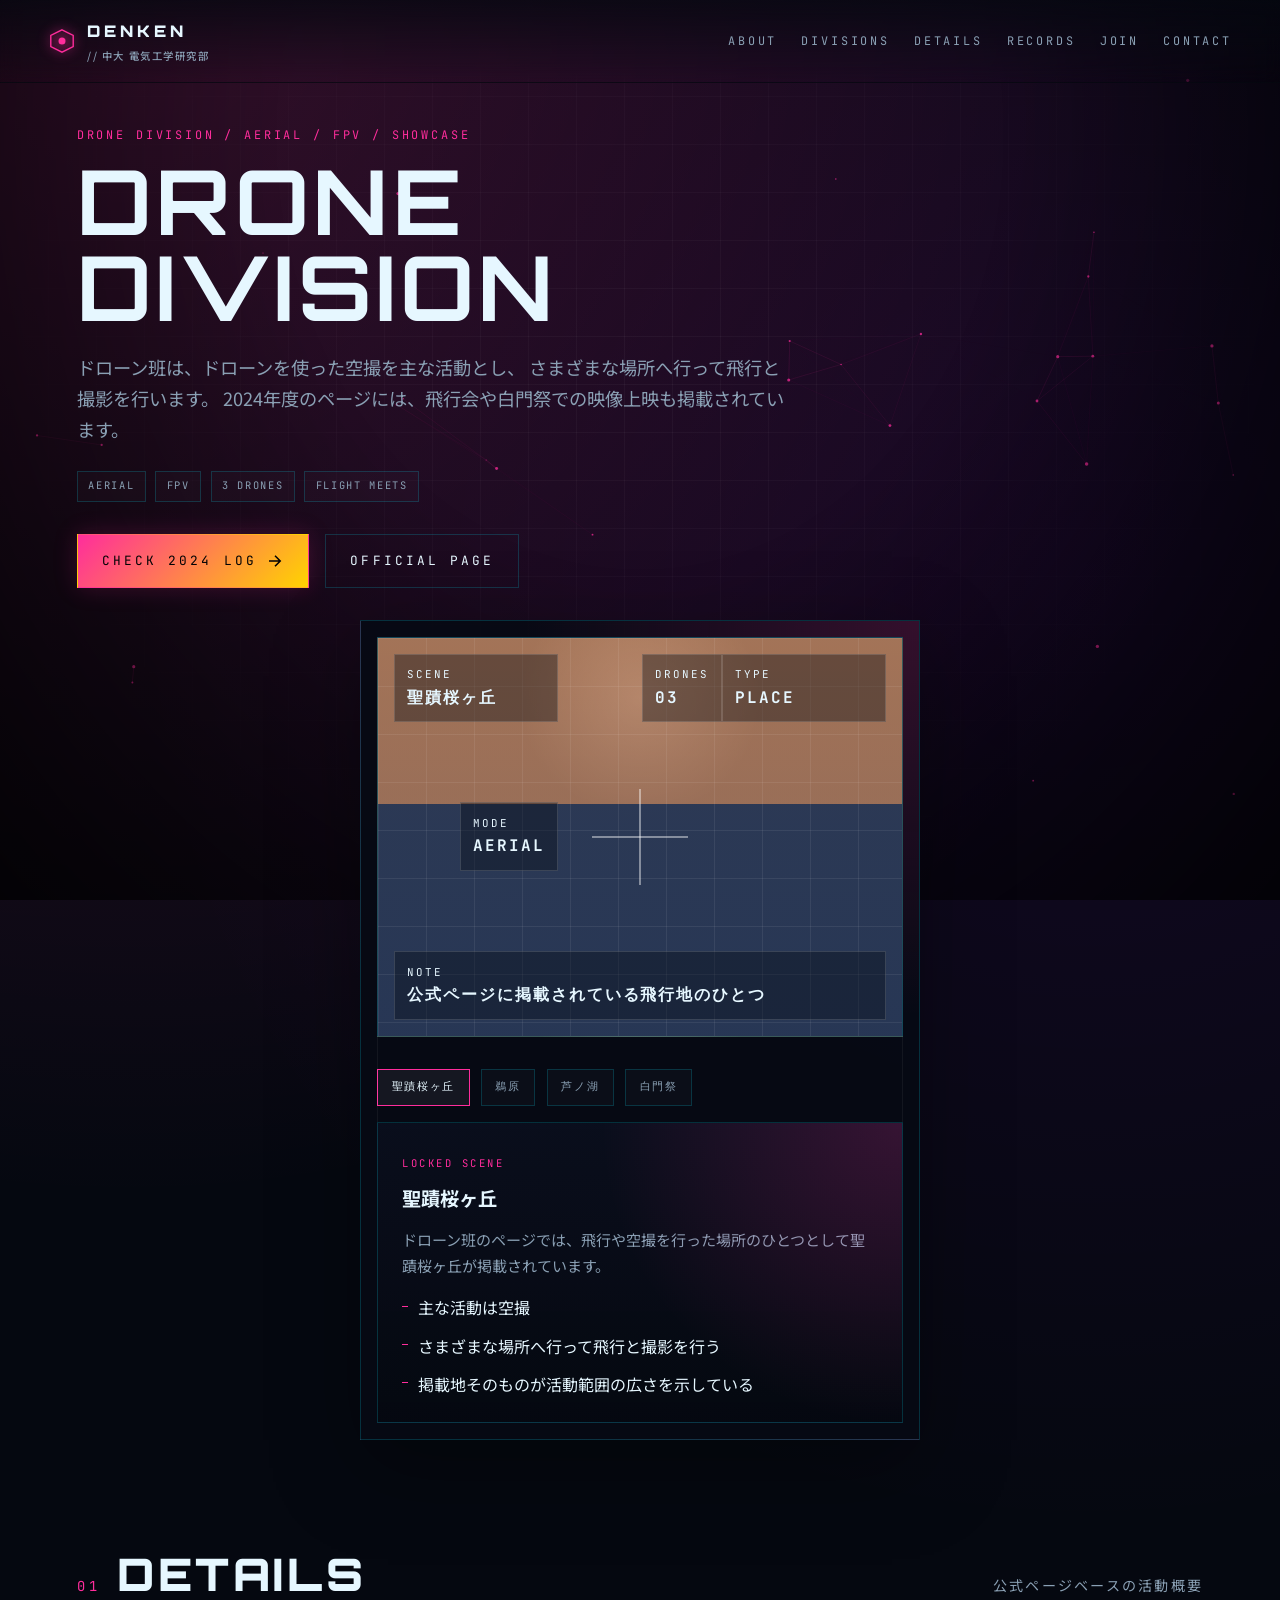
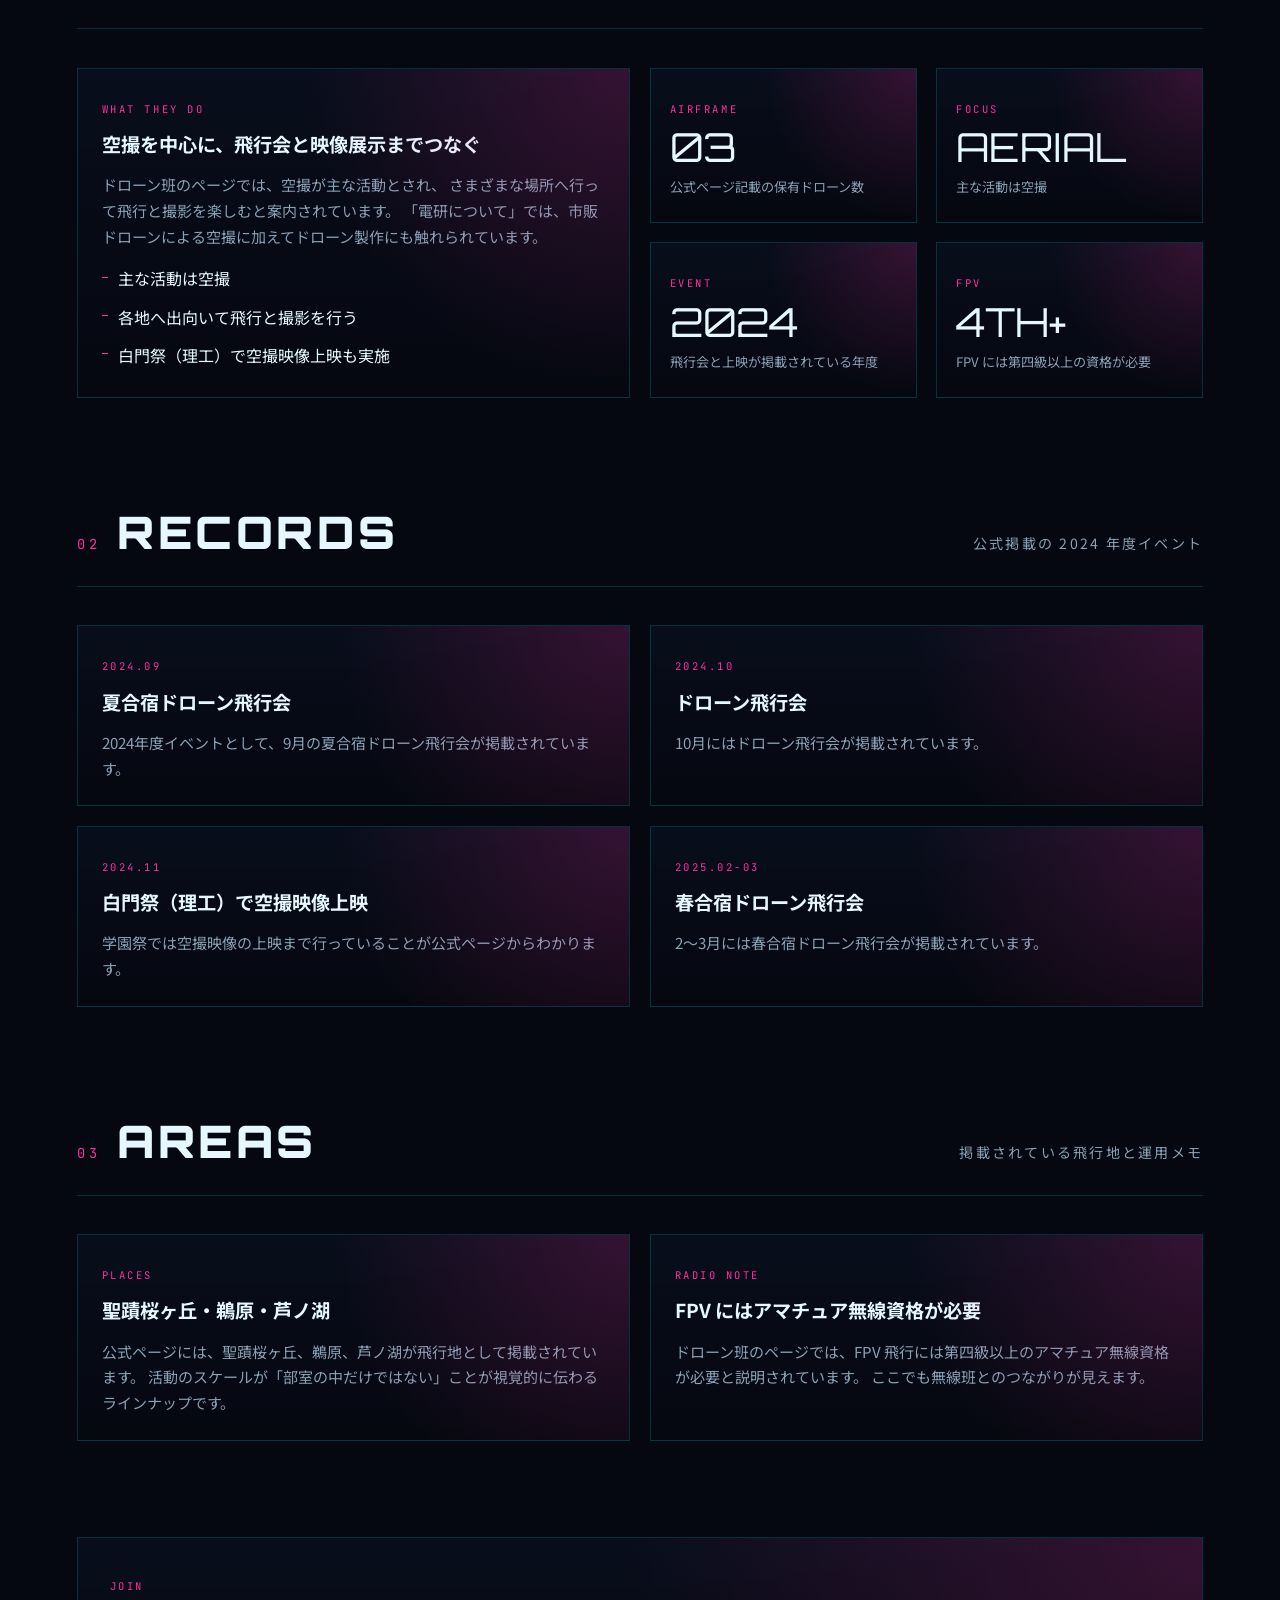
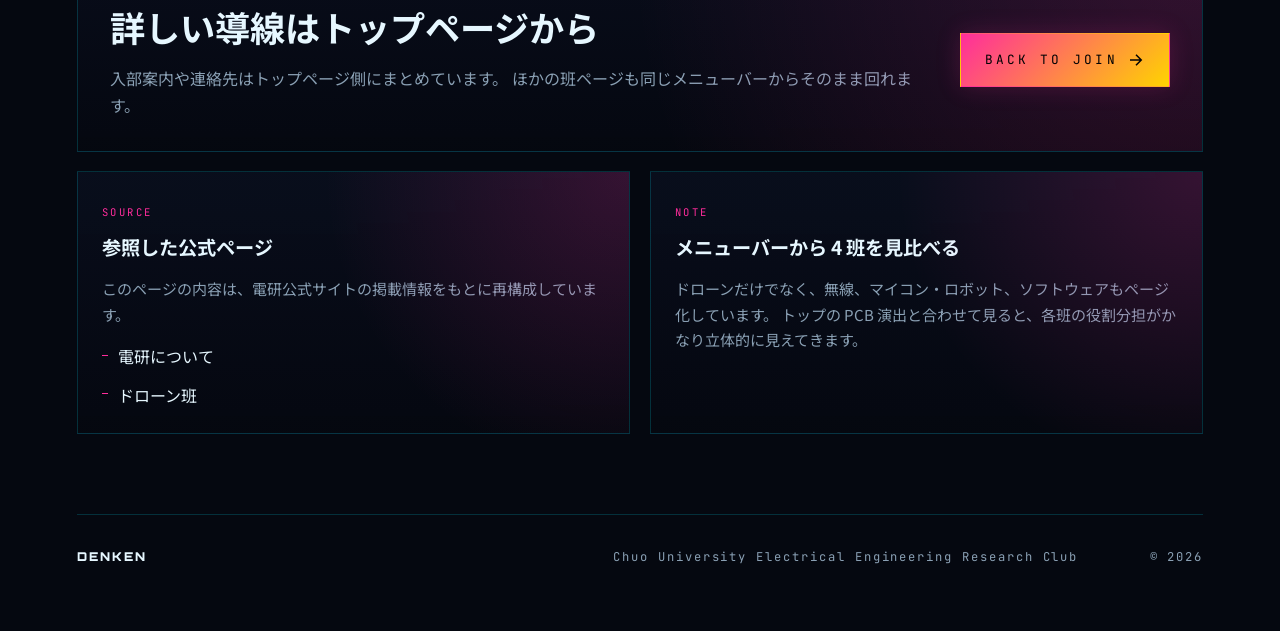
==== commit 4f14e385: "Refine mobile-only assembly layout" ====
--- a/drone.html
+++ b/drone.html
@@ -14,8 +14,8 @@
     <link
         href="https://fonts.googleapis.com/css2?family=JetBrains+Mono:wght@300;500;700&amp;family=Orbitron:wght@500;700;900&amp;family=Noto+Sans+JP:wght@300;500;700&amp;display=swap"
         rel="stylesheet" />
-    <link rel="stylesheet" href="division.css?v=20260418-2348" />
-    <script src="division.js?v=20260418-2348" defer></script>
+    <link rel="stylesheet" href="division.css?v=20260418-2356" />
+    <script src="division.js?v=20260418-2356" defer></script>
 </head>
 
 <body data-division="drone">
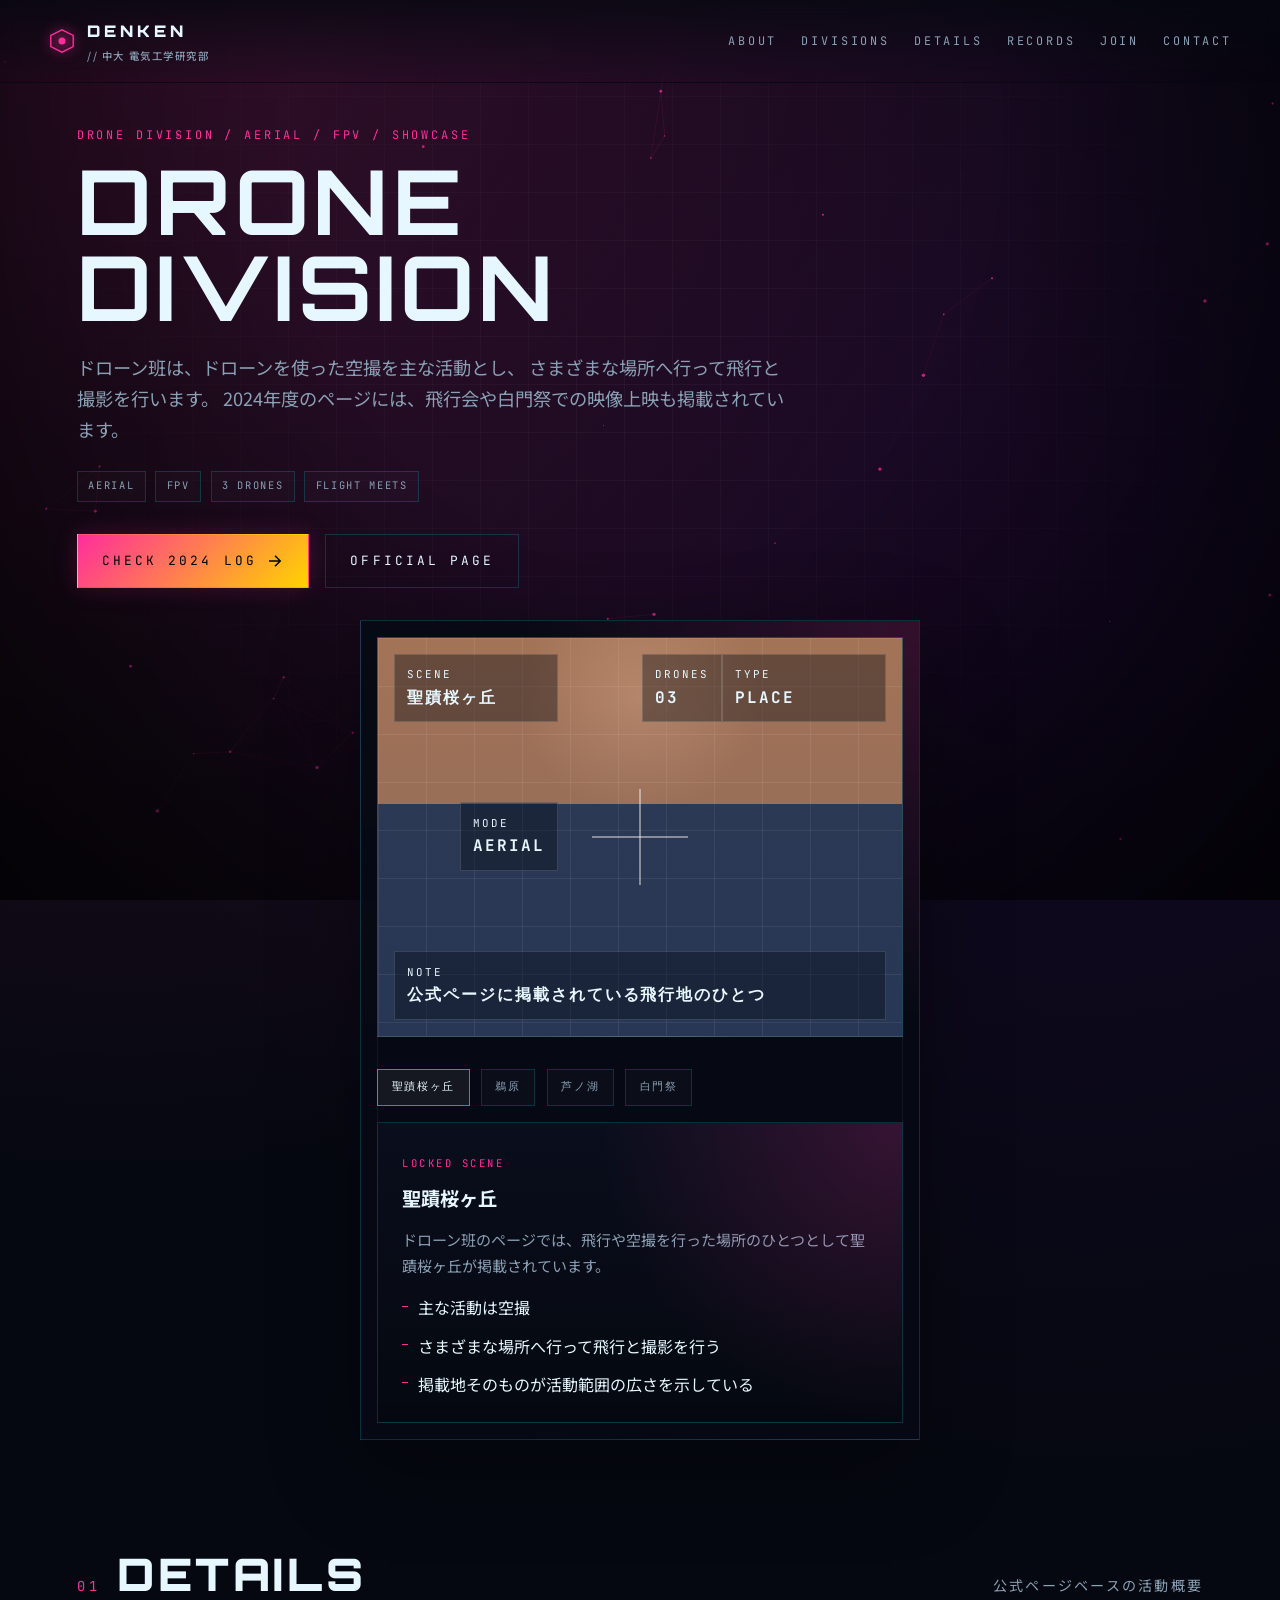
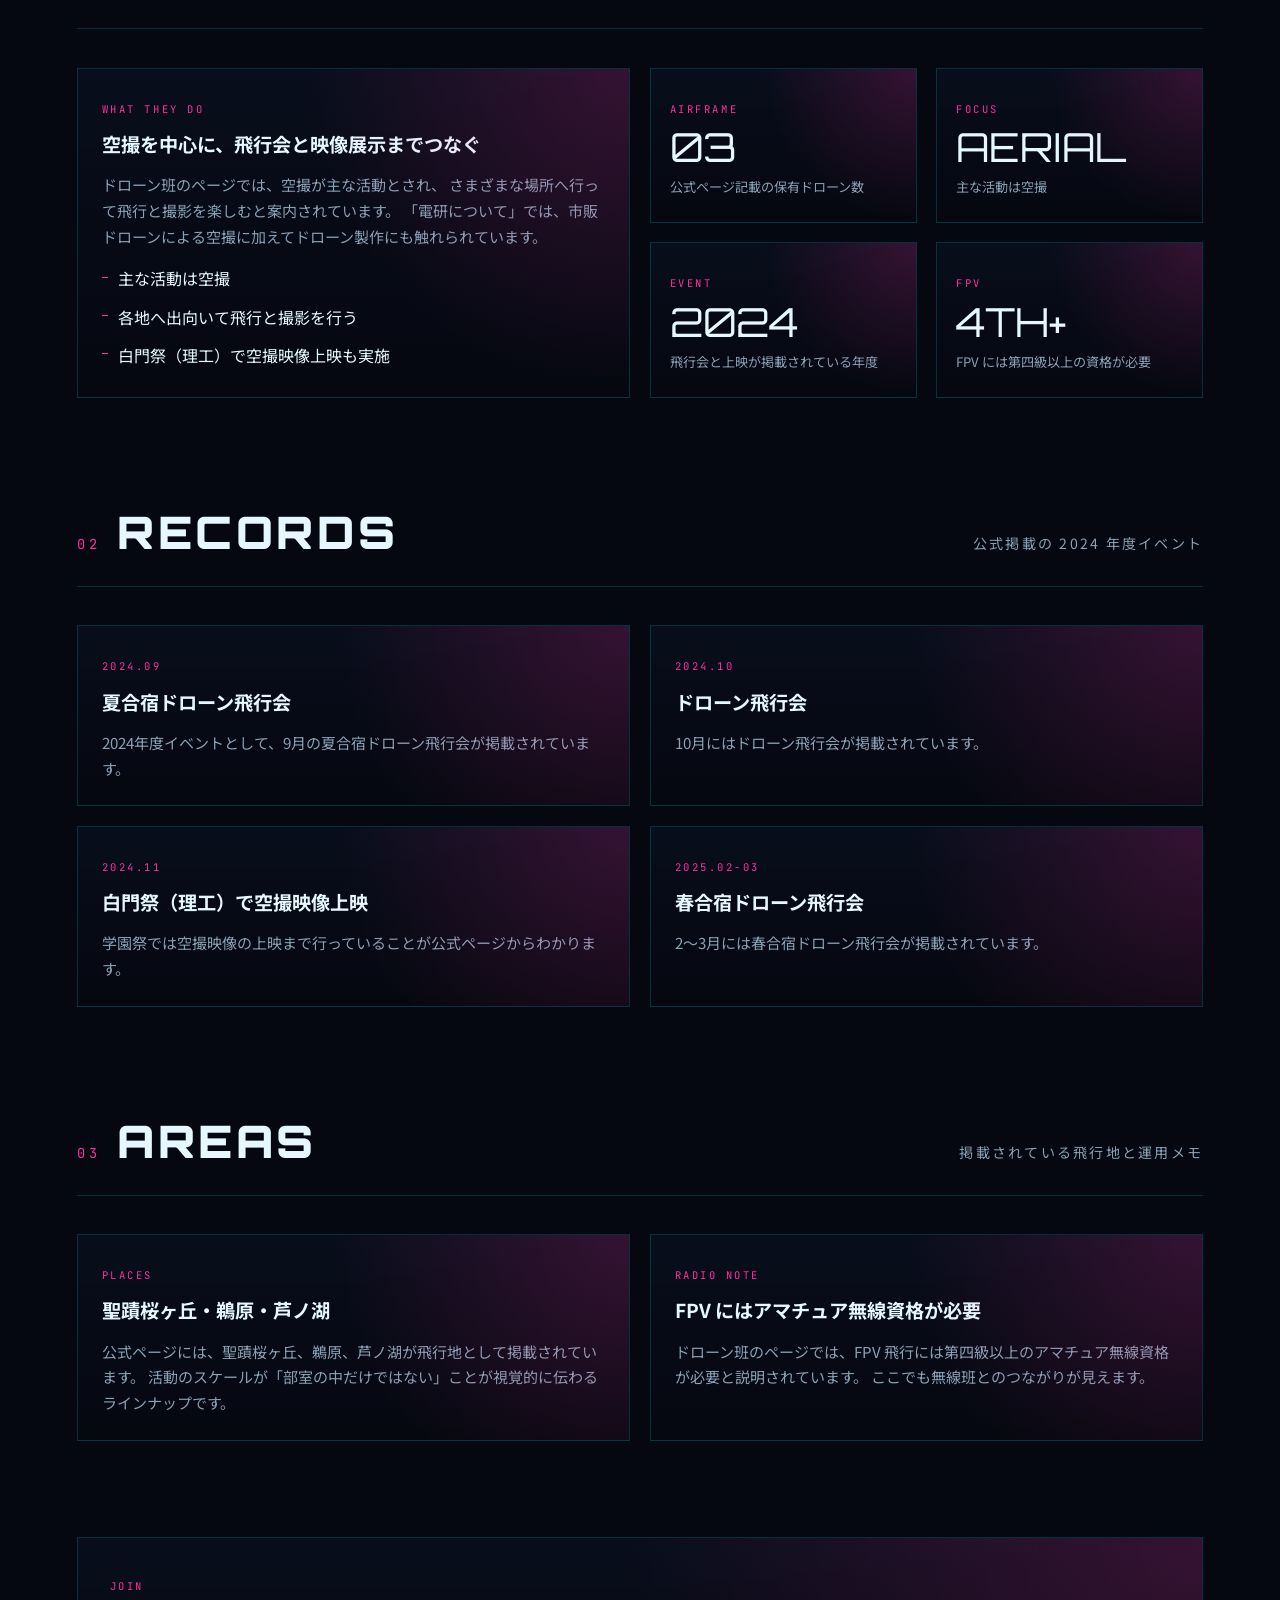
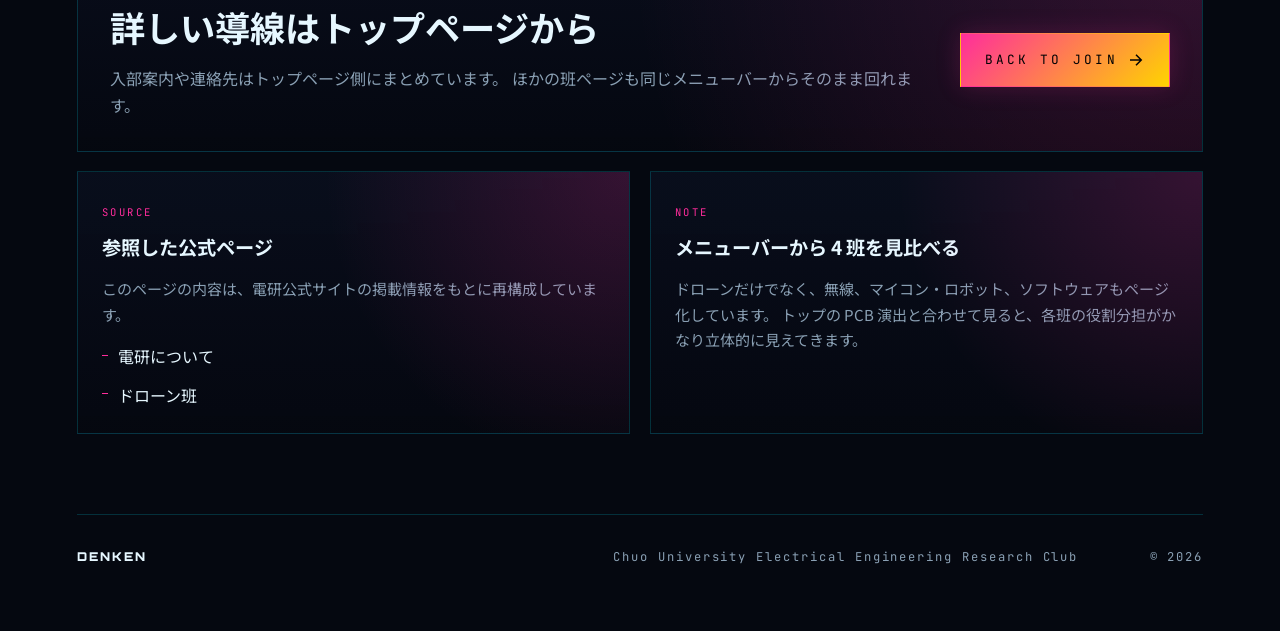
==== commit 6c246cea: "Soften mobile assembly intel panel" ====
--- a/drone.html
+++ b/drone.html
@@ -14,8 +14,8 @@
     <link
         href="https://fonts.googleapis.com/css2?family=JetBrains+Mono:wght@300;500;700&amp;family=Orbitron:wght@500;700;900&amp;family=Noto+Sans+JP:wght@300;500;700&amp;display=swap"
         rel="stylesheet" />
-    <link rel="stylesheet" href="division.css?v=20260418-2356" />
-    <script src="division.js?v=20260418-2356" defer></script>
+    <link rel="stylesheet" href="division.css?v=20260418-2363" />
+    <script src="division.js?v=20260418-2363" defer></script>
 </head>
 
 <body data-division="drone">
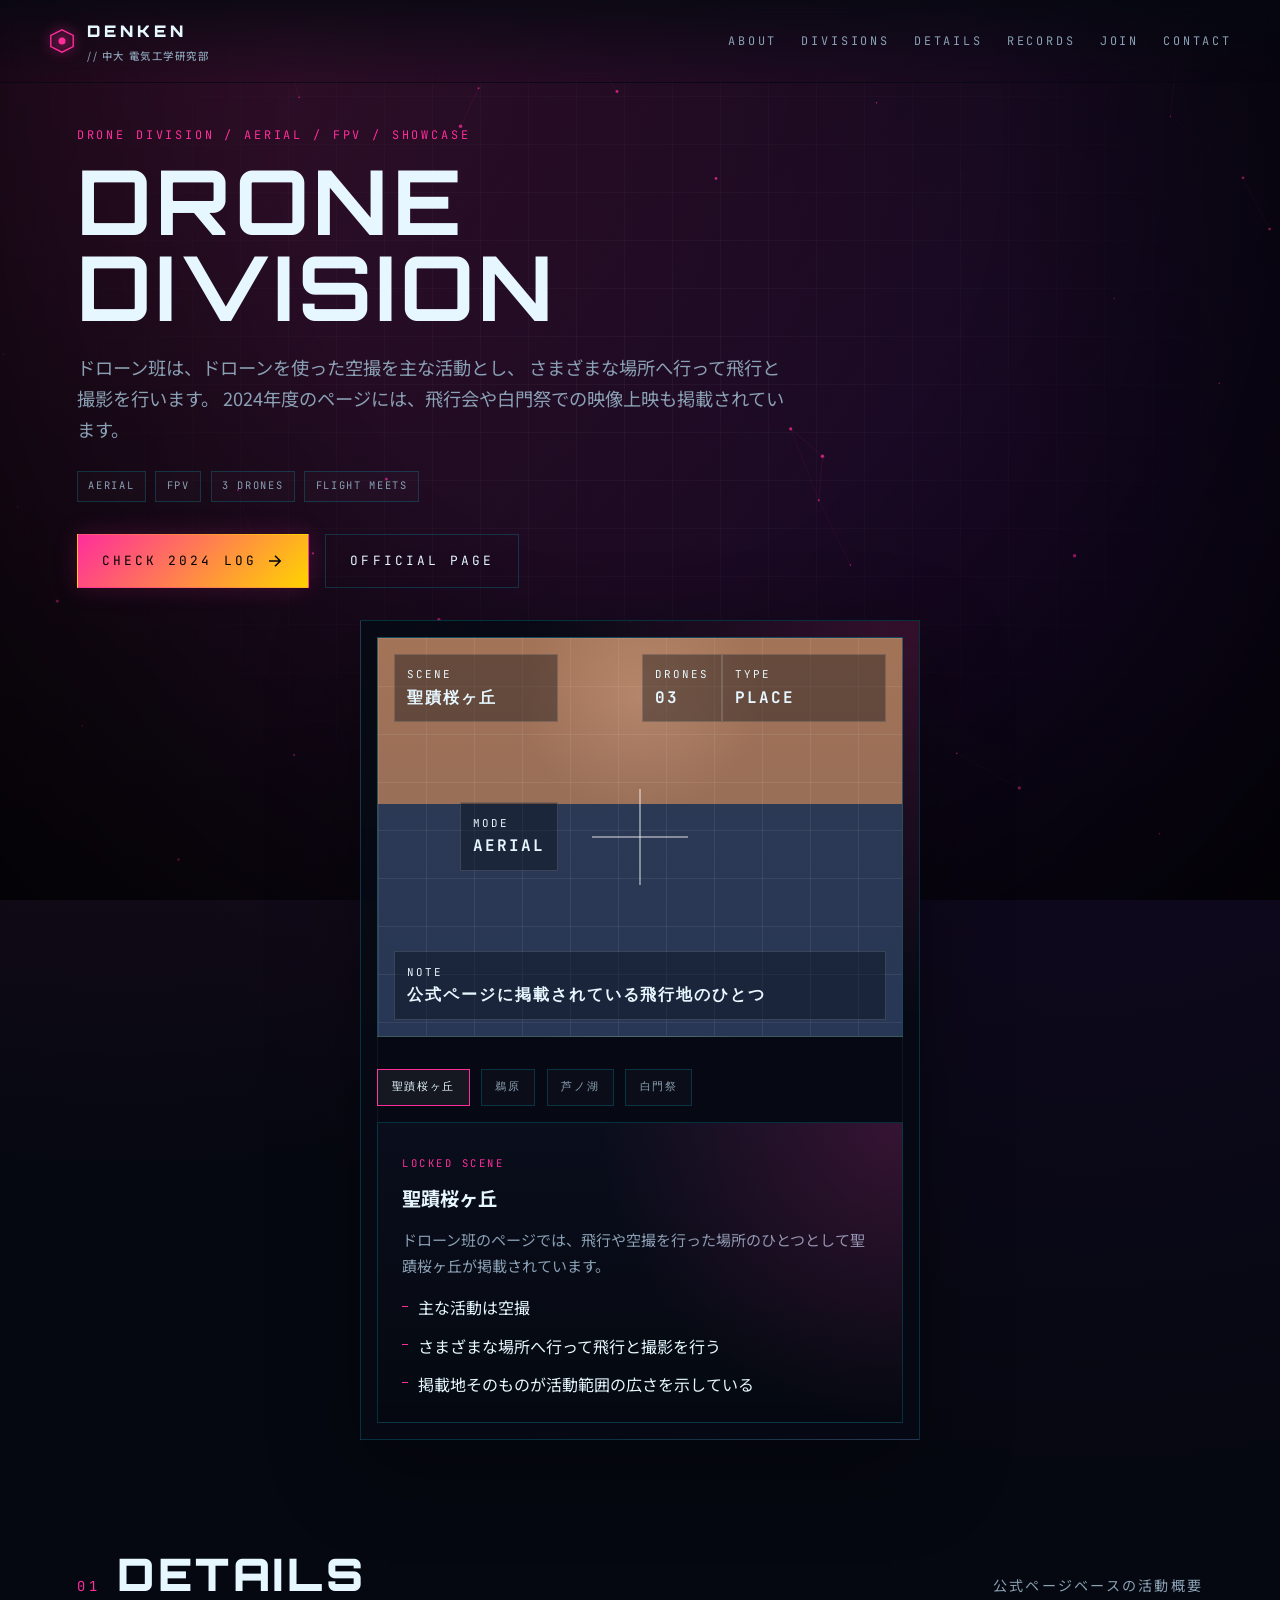
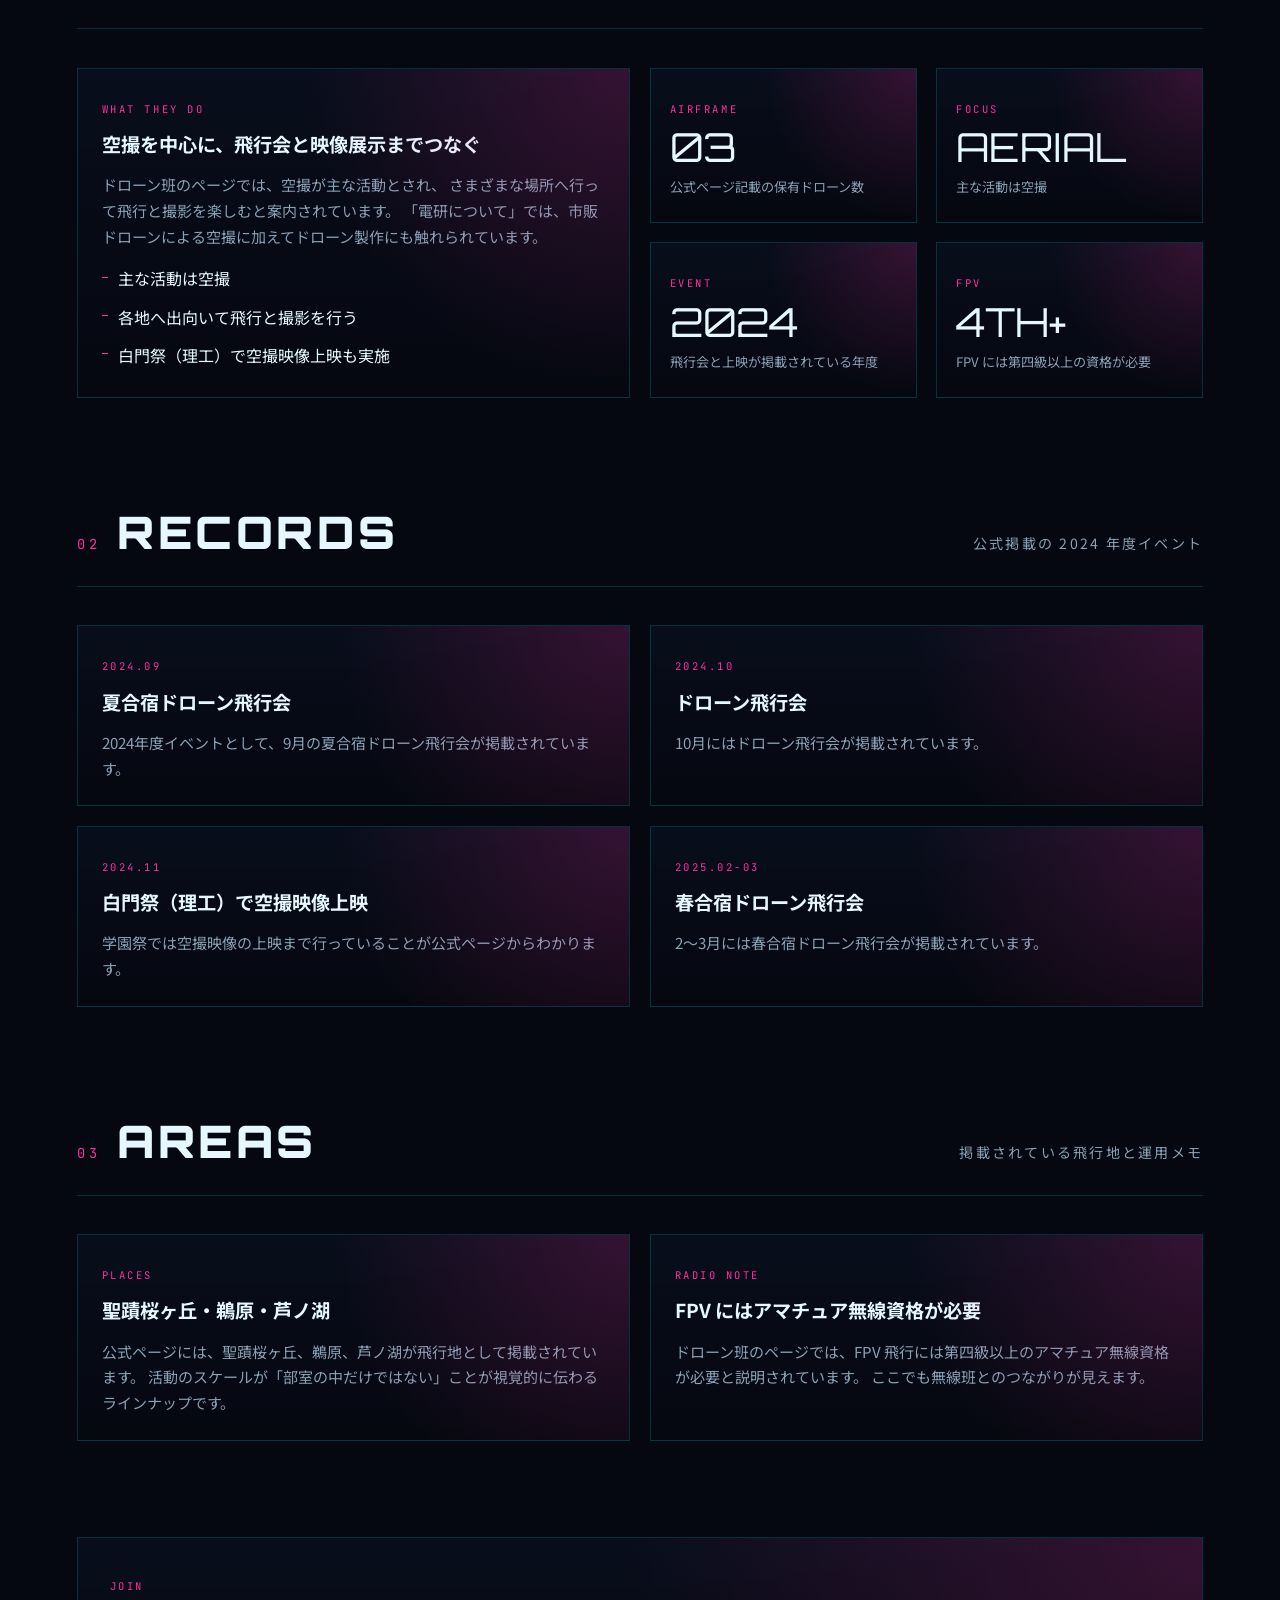
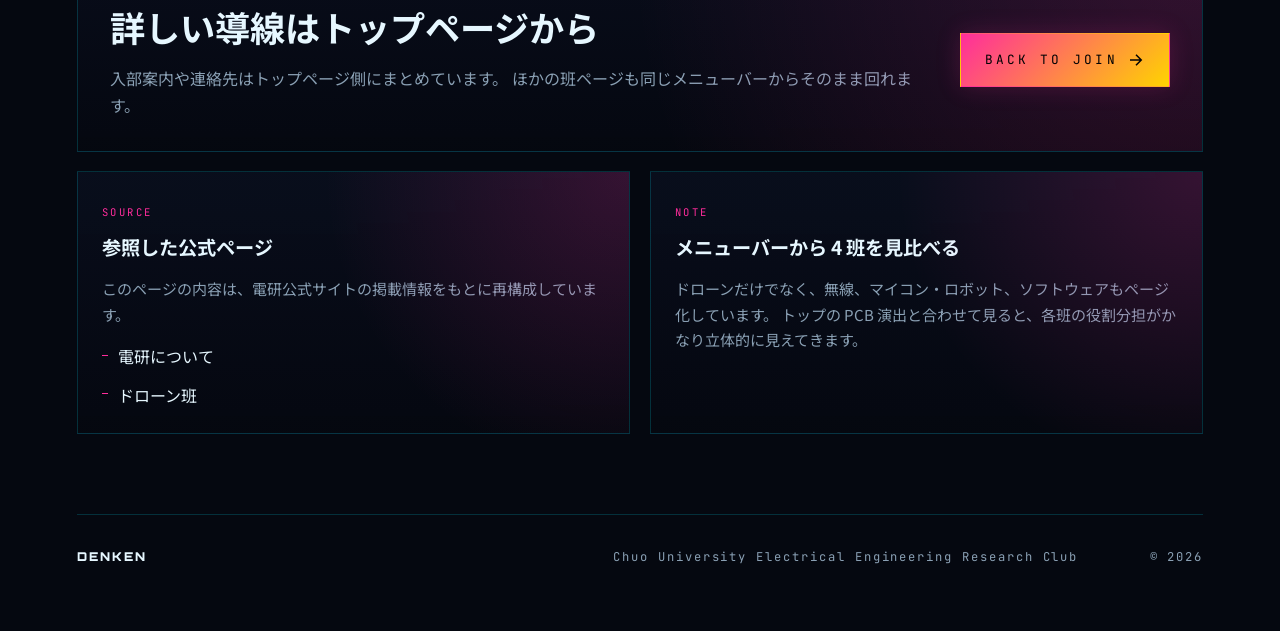
==== commit 7a44a8f5: "Rebalance mobile assembly visibility" ====
--- a/drone.html
+++ b/drone.html
@@ -14,8 +14,8 @@
     <link
         href="https://fonts.googleapis.com/css2?family=JetBrains+Mono:wght@300;500;700&amp;family=Orbitron:wght@500;700;900&amp;family=Noto+Sans+JP:wght@300;500;700&amp;display=swap"
         rel="stylesheet" />
-    <link rel="stylesheet" href="division.css?v=20260418-2363" />
-    <script src="division.js?v=20260418-2363" defer></script>
+    <link rel="stylesheet" href="division.css?v=20260418-2372" />
+    <script src="division.js?v=20260418-2372" defer></script>
 </head>
 
 <body data-division="drone">
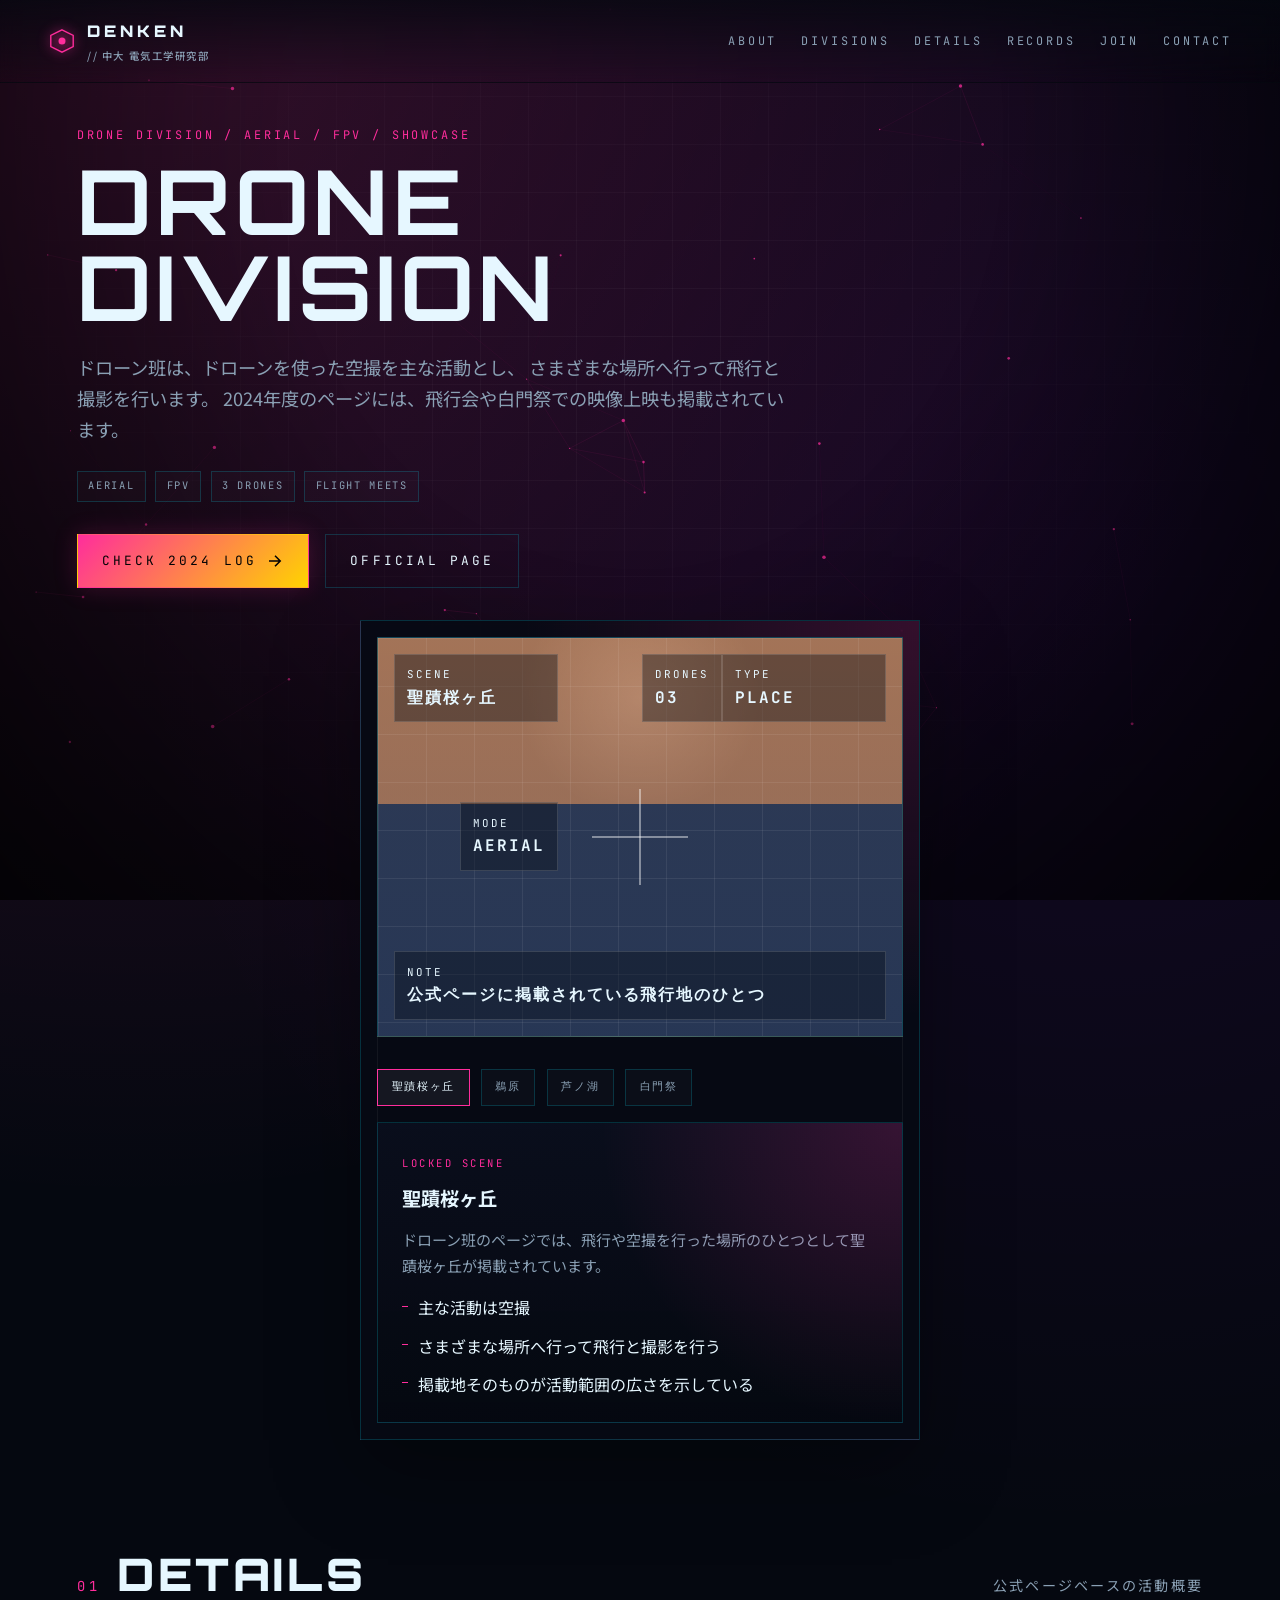
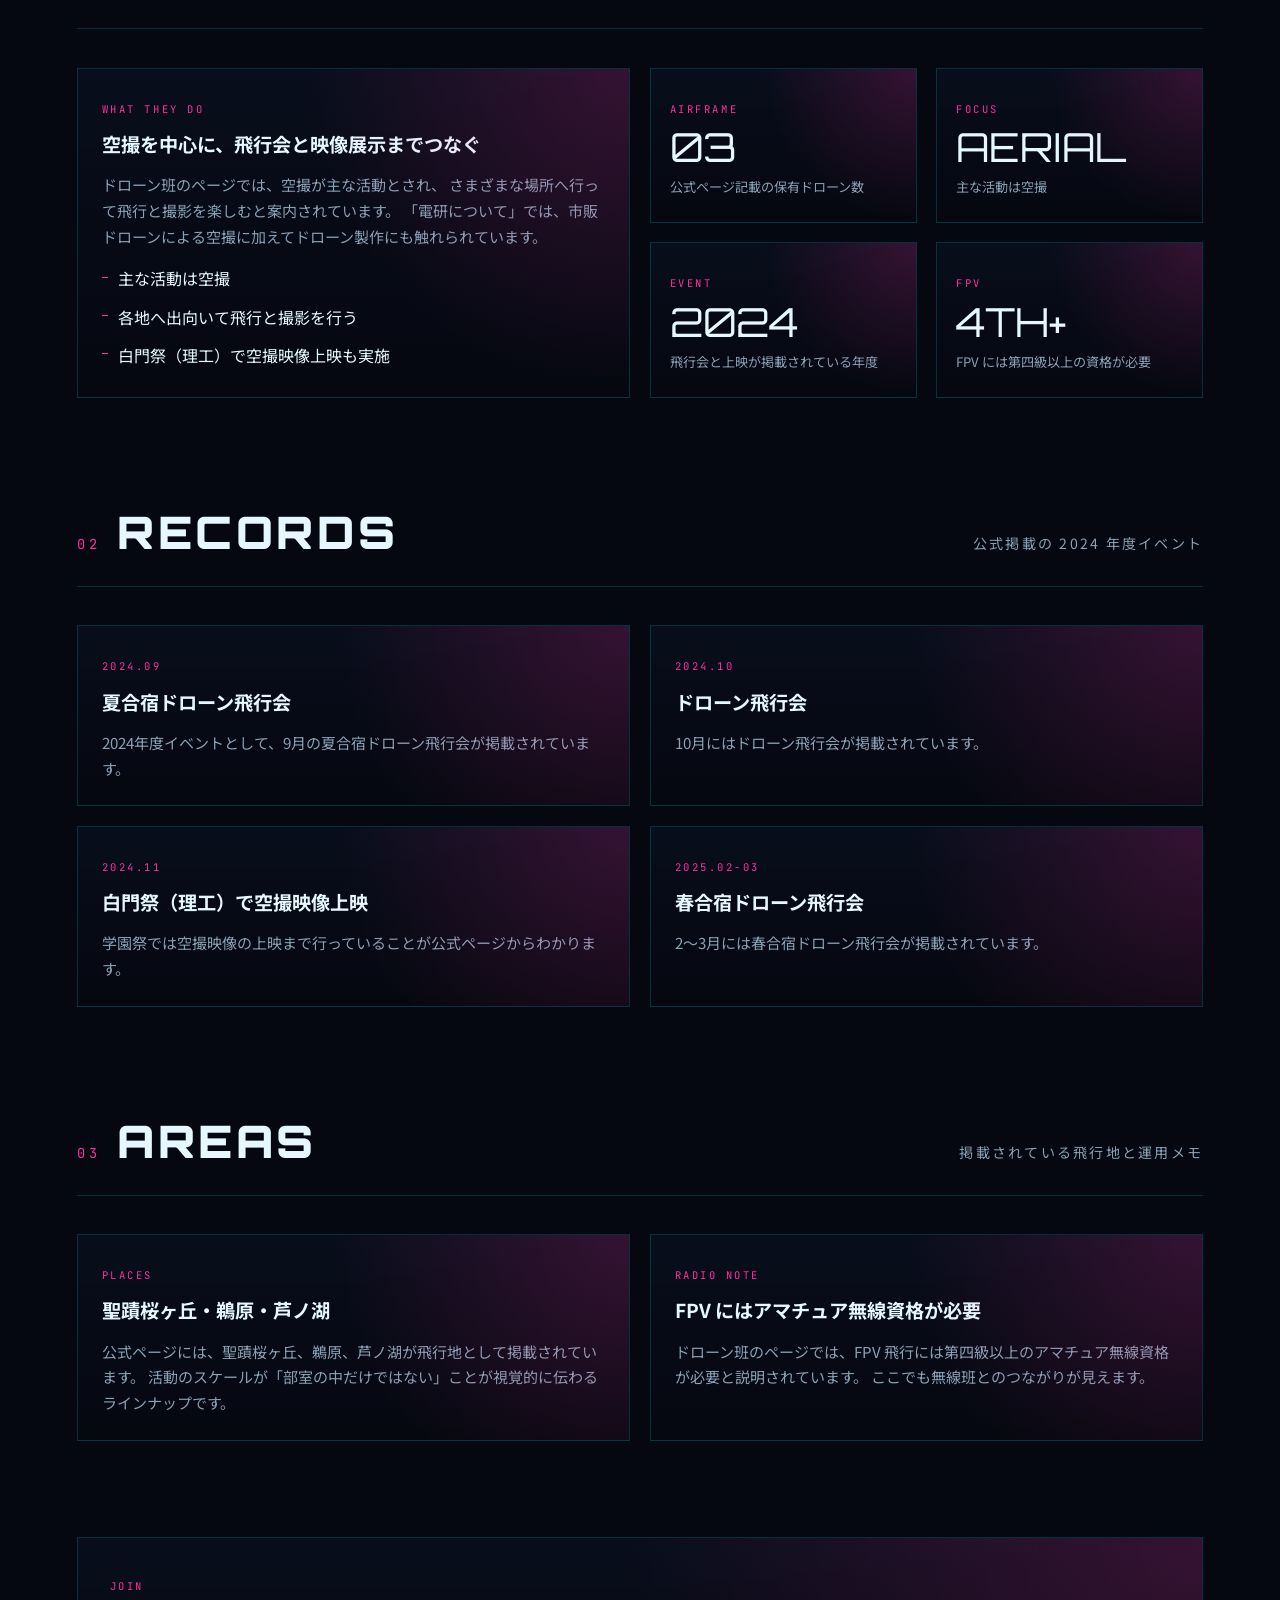
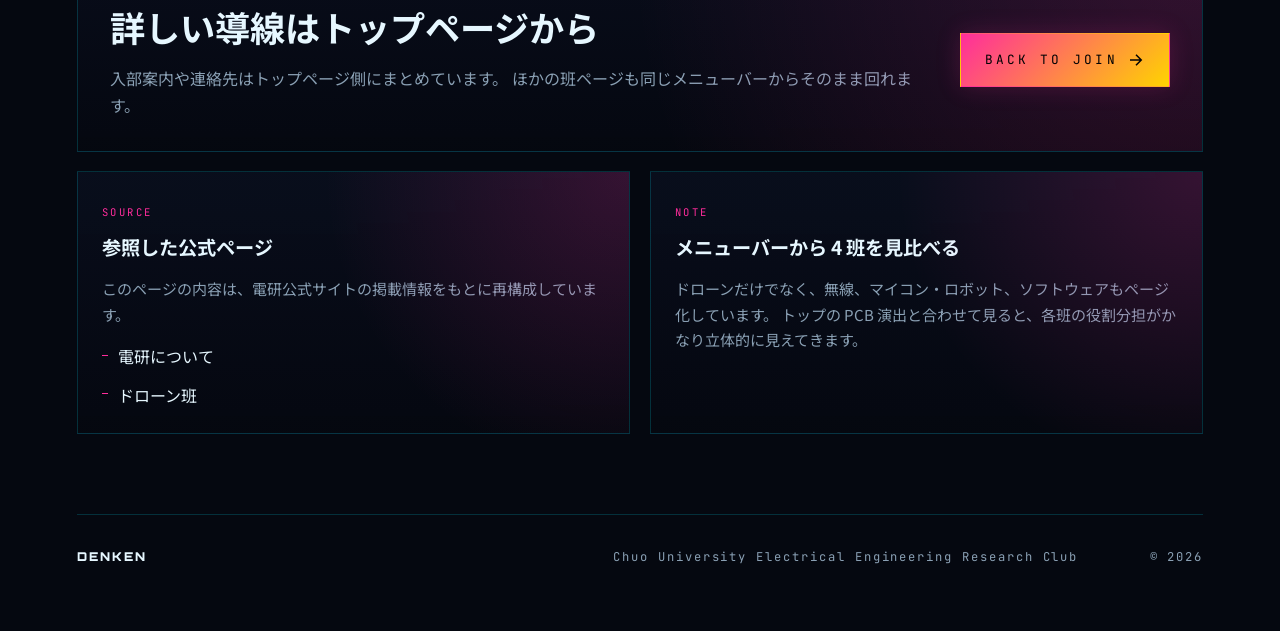
==== commit a29c39b3: "Split mobile assembly into text and board halves" ====
--- a/drone.html
+++ b/drone.html
@@ -14,8 +14,8 @@
     <link
         href="https://fonts.googleapis.com/css2?family=JetBrains+Mono:wght@300;500;700&amp;family=Orbitron:wght@500;700;900&amp;family=Noto+Sans+JP:wght@300;500;700&amp;display=swap"
         rel="stylesheet" />
-    <link rel="stylesheet" href="division.css?v=20260418-2372" />
-    <script src="division.js?v=20260418-2372" defer></script>
+    <link rel="stylesheet" href="division.css?v=20260418-2384" />
+    <script src="division.js?v=20260418-2384" defer></script>
 </head>
 
 <body data-division="drone">
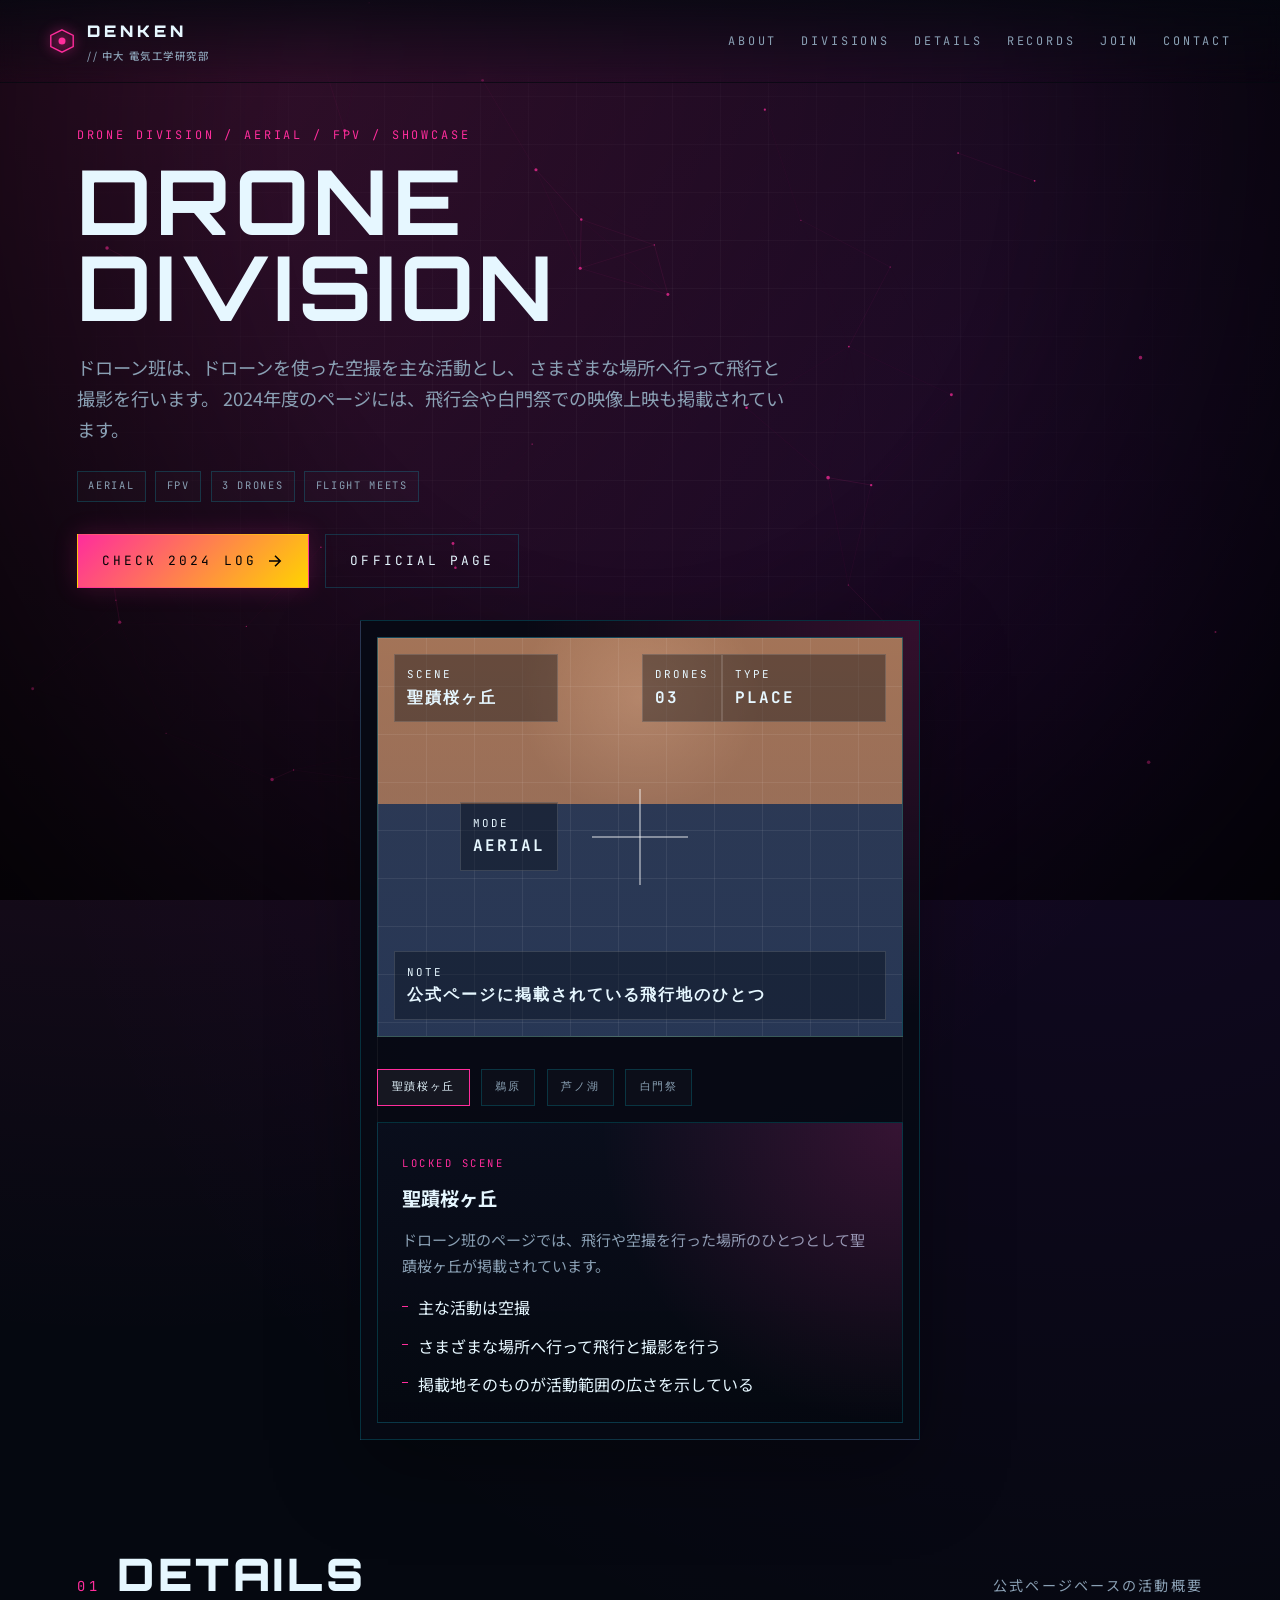
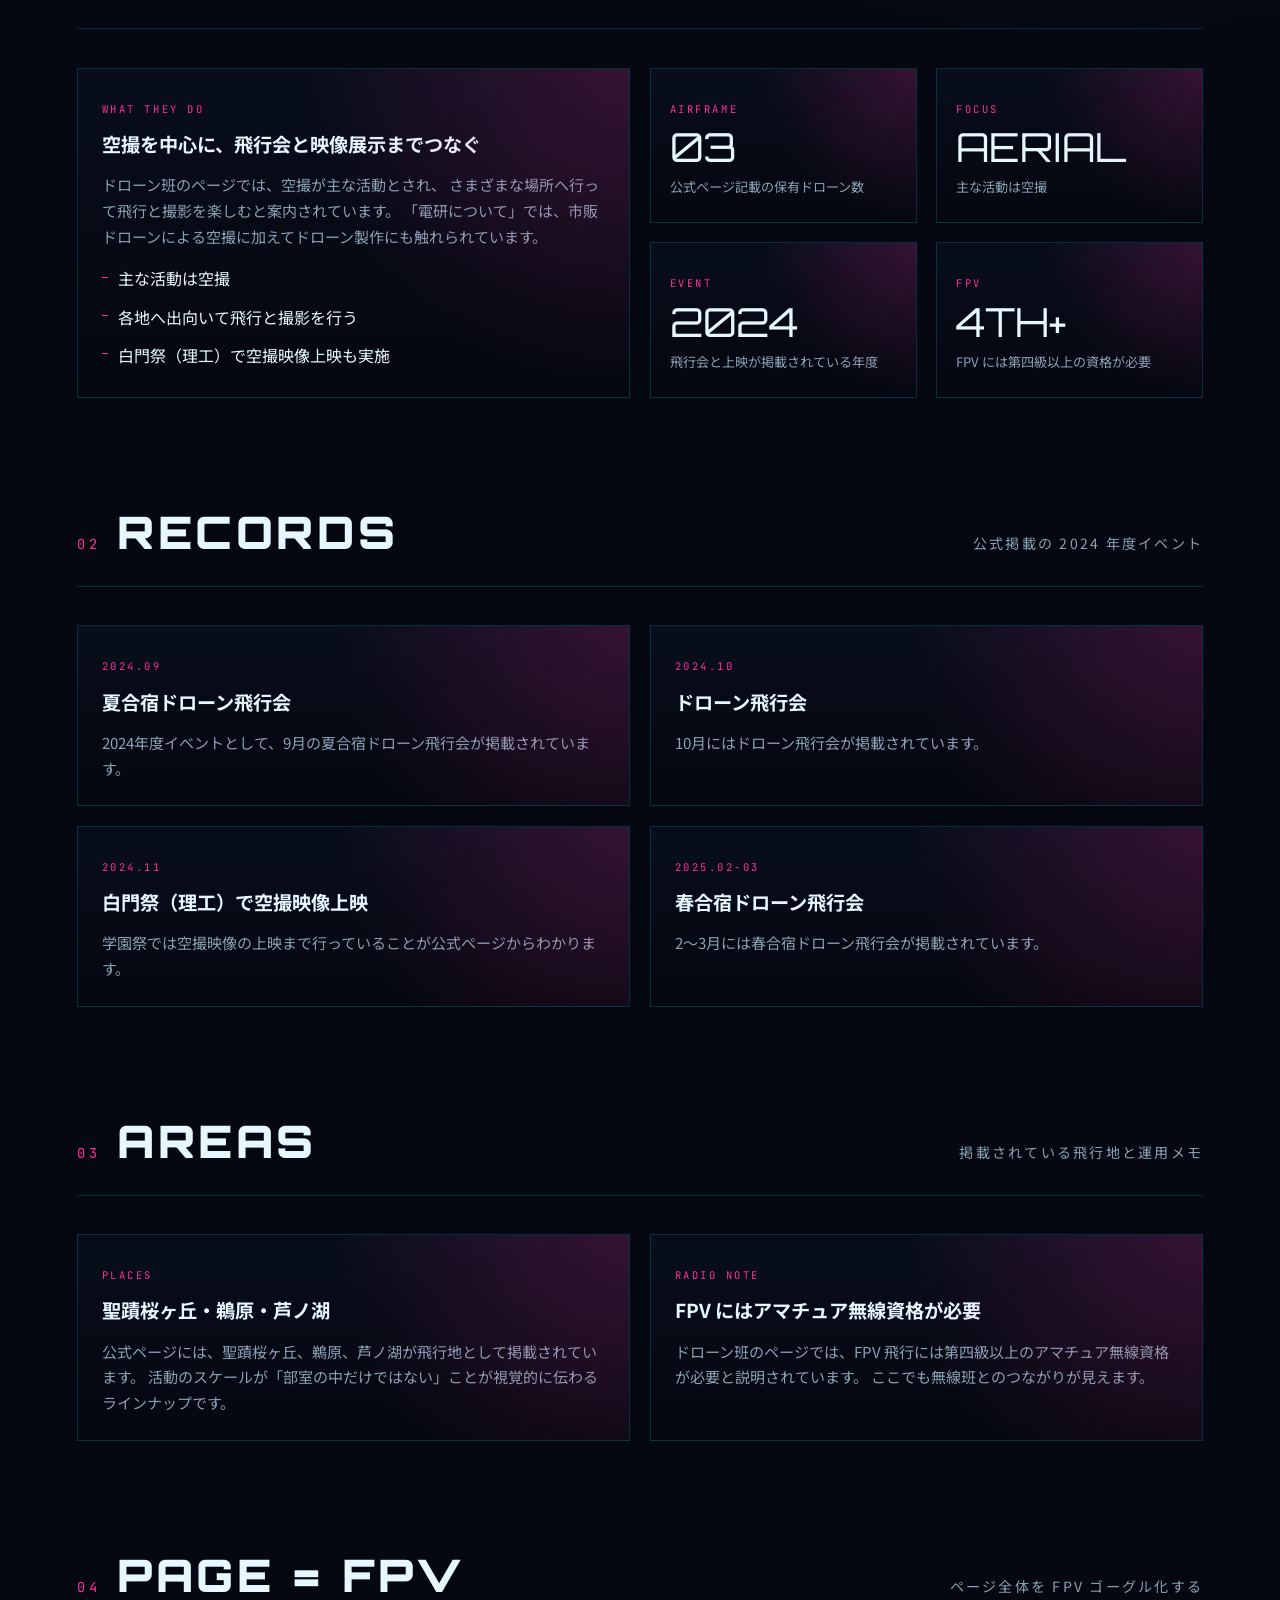
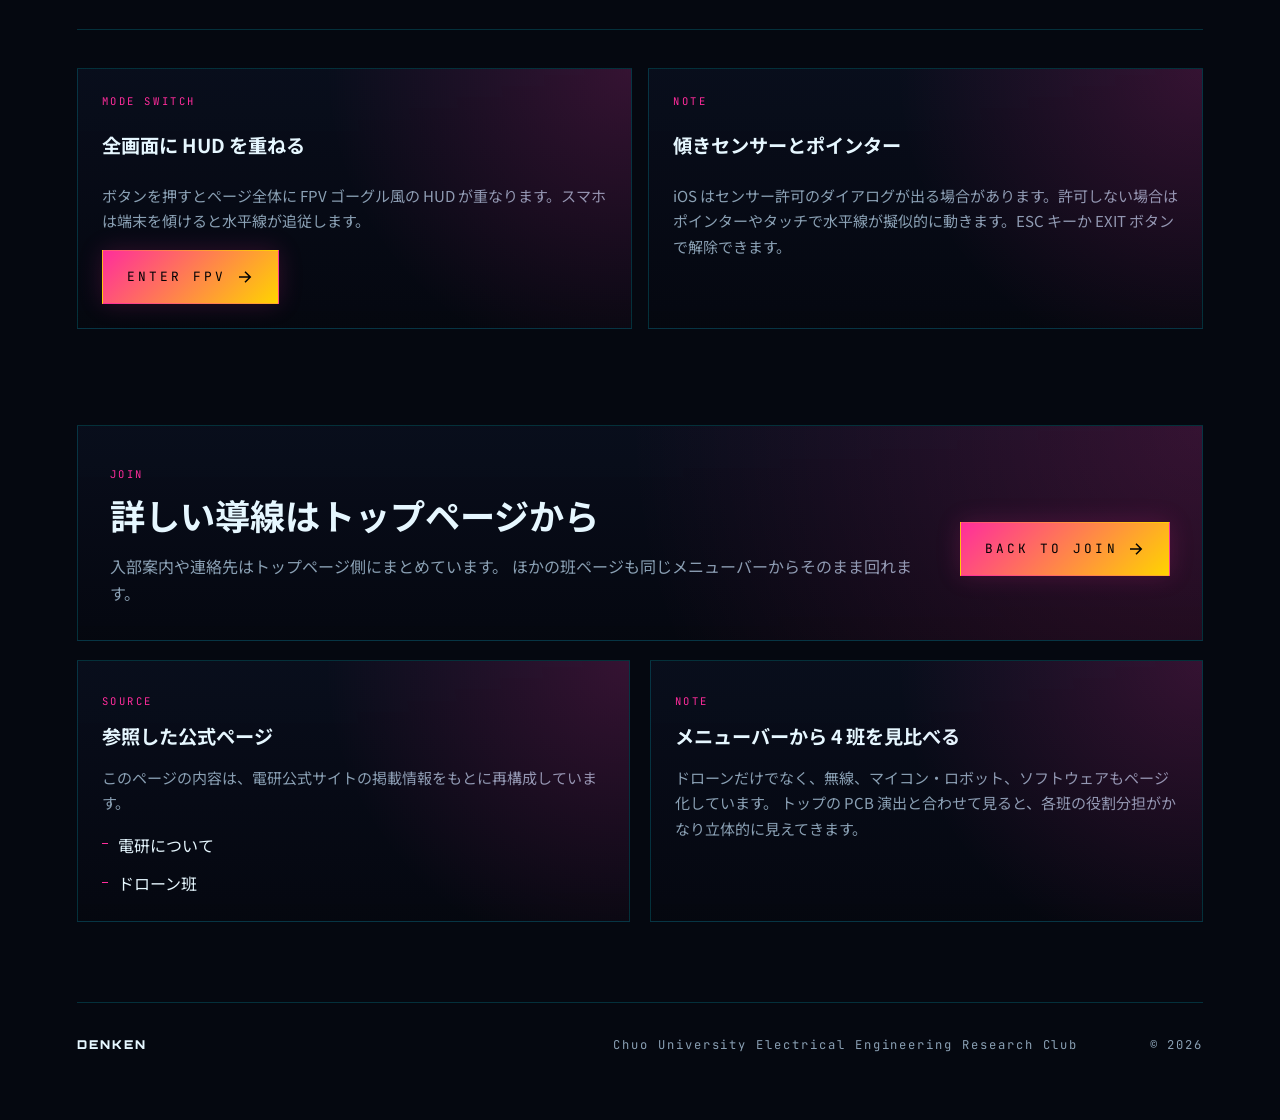
==== commit 1d39f775: "feat(divisions): add interactive gimmick per division page - radio: CW KEY LAB — tap/hold (or Space)" ====
--- a/drone.html
+++ b/drone.html
@@ -14,8 +14,8 @@
     <link
         href="https://fonts.googleapis.com/css2?family=JetBrains+Mono:wght@300;500;700&amp;family=Orbitron:wght@500;700;900&amp;family=Noto+Sans+JP:wght@300;500;700&amp;display=swap"
         rel="stylesheet" />
-    <link rel="stylesheet" href="division.css?v=20260418-2384" />
-    <script src="division.js?v=20260418-2384" defer></script>
+    <link rel="stylesheet" href="division.css?v=20260418-2385" />
+    <script src="division.js?v=20260418-2385" defer></script>
 </head>
 
 <body data-division="drone">
@@ -249,6 +249,33 @@
             </div>
         </section>
 
+        <section id="fpv-mode" class="section">
+            <div class="section__head">
+                <span class="section__num">04</span>
+                <h2 class="section__title">PAGE = FPV</h2>
+                <span class="section__sub">ページ全体を FPV ゴーグル化する</span>
+            </div>
+
+            <div class="fpv-launcher">
+                <article class="panel reveal">
+                    <span class="panel__kicker">MODE SWITCH</span>
+                    <h3 class="panel__title">全画面に HUD を重ねる</h3>
+                    <p>ボタンを押すとページ全体に FPV ゴーグル風の HUD が重なります。スマホは端末を傾けると水平線が追従します。</p>
+                    <button class="btn btn--primary" id="fpv-toggle" type="button">
+                        <span>ENTER FPV</span>
+                        <svg viewBox="0 0 24 24" aria-hidden="true">
+                            <path d="M4 12h14M12 5l7 7-7 7" fill="none" stroke="currentColor" stroke-width="2" />
+                        </svg>
+                    </button>
+                </article>
+                <article class="panel reveal">
+                    <span class="panel__kicker">NOTE</span>
+                    <h3 class="panel__title">傾きセンサーとポインター</h3>
+                    <p>iOS はセンサー許可のダイアログが出る場合があります。許可しない場合はポインターやタッチで水平線が擬似的に動きます。ESC キーか EXIT ボタンで解除できます。</p>
+                </article>
+            </div>
+        </section>
+
         <section id="join" class="section">
             <div class="cta-panel reveal">
                 <div>
--- a/division.css
+++ b/division.css
@@ -1440,6 +1440,813 @@
     }
 }
 
+/* ============================================================
+   DIVISION GIMMICKS
+   ============================================================ */
+
+/* --- Radio: CW KEY LAB --- */
+.cw {
+    display: grid;
+    gap: 1rem;
+    padding: 1.3rem;
+    border: 1px solid var(--line);
+    border-radius: 20px;
+    background:
+        radial-gradient(circle at 20% 10%, var(--accent-soft), transparent 50%),
+        linear-gradient(180deg, rgba(9, 14, 26, 0.95), rgba(5, 8, 16, 0.95));
+    box-shadow: 0 30px 80px rgba(0, 0, 0, 0.35);
+}
+
+.cw__screen {
+    display: grid;
+    gap: 0.7rem;
+    padding: 1rem 1.1rem;
+    border: 1px solid var(--line);
+    border-radius: 14px;
+    background: rgba(3, 6, 14, 0.85);
+    font-family: var(--font-mono);
+}
+
+.cw__row {
+    display: grid;
+    grid-template-columns: 80px 1fr;
+    align-items: center;
+    gap: 0.8rem;
+}
+
+.cw__label {
+    font-size: 0.62rem;
+    letter-spacing: 0.18em;
+    color: var(--ink-dim);
+}
+
+.cw__morse {
+    min-height: 1.9rem;
+    padding: 0.45rem 0.7rem;
+    border: 1px dashed var(--line);
+    border-radius: 8px;
+    background: rgba(0, 0, 0, 0.35);
+    color: var(--accent-strong);
+    font-size: 1.1rem;
+    letter-spacing: 0.15em;
+    word-break: break-all;
+    overflow-wrap: anywhere;
+}
+
+.cw__text {
+    min-height: 1.9rem;
+    padding: 0.45rem 0.7rem;
+    border: 1px solid var(--line);
+    border-radius: 8px;
+    background: rgba(0, 0, 0, 0.25);
+    color: var(--ink);
+    font-size: 1rem;
+    letter-spacing: 0.08em;
+    word-break: break-all;
+    overflow-wrap: anywhere;
+    font-family: var(--font-mono);
+}
+
+.cw__key {
+    position: relative;
+    align-self: center;
+    justify-self: center;
+    width: min(240px, 72vw);
+    aspect-ratio: 1 / 1;
+    border: none;
+    border-radius: 50%;
+    background:
+        radial-gradient(circle at 32% 30%, rgba(255, 255, 255, 0.22), rgba(255, 255, 255, 0) 55%),
+        radial-gradient(circle at 50% 50%, rgba(180, 0, 255, 0.25), rgba(0, 0, 0, 0.85) 70%),
+        #0a0f20;
+    box-shadow:
+        0 22px 50px rgba(0, 0, 0, 0.55),
+        inset 0 0 0 1px rgba(255, 255, 255, 0.06),
+        inset 0 -12px 30px rgba(0, 0, 0, 0.4);
+    color: var(--ink);
+    font-family: var(--font-dis);
+    letter-spacing: 0.22em;
+    font-weight: 700;
+    user-select: none;
+    -webkit-tap-highlight-color: transparent;
+    transition: transform 0.08s ease, box-shadow 0.08s ease;
+    cursor: pointer;
+    touch-action: manipulation;
+}
+
+.cw__key:focus-visible {
+    outline: 2px solid var(--accent);
+    outline-offset: 4px;
+}
+
+.cw__key-ring {
+    position: absolute;
+    inset: 8%;
+    border-radius: 50%;
+    border: 1px solid var(--accent-soft);
+    box-shadow: inset 0 0 30px var(--accent-soft);
+    pointer-events: none;
+    transition: box-shadow 0.15s ease, border-color 0.15s ease;
+}
+
+.cw__key-label {
+    position: relative;
+    z-index: 1;
+    font-size: 0.82rem;
+}
+
+.cw__key.is-pressed {
+    transform: scale(0.97);
+    box-shadow:
+        0 10px 24px rgba(0, 0, 0, 0.6),
+        inset 0 0 0 1px rgba(255, 255, 255, 0.1),
+        inset 0 -4px 12px rgba(0, 0, 0, 0.45);
+}
+
+.cw__key.is-pressed .cw__key-ring {
+    border-color: var(--accent);
+    box-shadow: inset 0 0 60px var(--accent);
+}
+
+.cw__chips {
+    justify-content: center;
+}
+
+.cw__hint {
+    color: var(--ink-dim);
+    font-size: 0.78rem;
+    text-align: center;
+    letter-spacing: 0.04em;
+}
+
+/* --- Drone: FPV MODE launcher + overlay --- */
+.fpv-launcher {
+    display: grid;
+    gap: 1rem;
+    grid-template-columns: repeat(2, minmax(0, 1fr));
+}
+
+.fpv-launcher .panel {
+    display: flex;
+    flex-direction: column;
+    gap: 0.6rem;
+}
+
+.fpv-launcher .btn {
+    align-self: flex-start;
+    margin-top: 0.4rem;
+}
+
+.fpv-overlay {
+    position: fixed;
+    inset: 0;
+    z-index: 9000;
+    pointer-events: none;
+    opacity: 0;
+    transition: opacity 0.35s ease;
+    color: var(--accent);
+    font-family: var(--font-mono);
+    text-shadow: 0 0 6px var(--accent-soft);
+    background:
+        radial-gradient(circle at 50% 50%, transparent 55%, rgba(0, 0, 0, 0.75) 92%),
+        repeating-linear-gradient(0deg, rgba(0, 229, 255, 0.04) 0 2px, transparent 2px 4px);
+    mix-blend-mode: normal;
+}
+
+body.fpv-on .fpv-overlay {
+    opacity: 1;
+    pointer-events: auto;
+}
+
+body.fpv-on {
+    overflow: hidden;
+}
+
+.fpv-overlay__frame {
+    position: absolute;
+    inset: 4% 5%;
+    border: 2px solid var(--accent);
+    border-radius: 30px;
+    box-shadow:
+        inset 0 0 60px rgba(0, 229, 255, 0.18),
+        0 0 40px rgba(0, 229, 255, 0.25);
+}
+
+.fpv-overlay__corner {
+    position: absolute;
+    width: 42px;
+    height: 42px;
+    border: 3px solid var(--accent);
+}
+
+.fpv-overlay__corner.tl {
+    top: 8%;
+    left: 9%;
+    border-right: 0;
+    border-bottom: 0;
+}
+
+.fpv-overlay__corner.tr {
+    top: 8%;
+    right: 9%;
+    border-left: 0;
+    border-bottom: 0;
+}
+
+.fpv-overlay__corner.bl {
+    bottom: 8%;
+    left: 9%;
+    border-right: 0;
+    border-top: 0;
+}
+
+.fpv-overlay__corner.br {
+    bottom: 8%;
+    right: 9%;
+    border-left: 0;
+    border-top: 0;
+}
+
+.fpv-overlay__crosshair {
+    position: absolute;
+    left: 50%;
+    top: 50%;
+    width: 140px;
+    height: 140px;
+    transform: translate(-50%, -50%);
+    pointer-events: none;
+}
+
+.fpv-overlay__crosshair::before,
+.fpv-overlay__crosshair::after {
+    content: "";
+    position: absolute;
+    background: var(--accent);
+}
+
+.fpv-overlay__crosshair::before {
+    top: 50%;
+    left: 0;
+    right: 0;
+    height: 1px;
+    transform: translateY(-50%);
+}
+
+.fpv-overlay__crosshair::after {
+    top: 0;
+    bottom: 0;
+    left: 50%;
+    width: 1px;
+    transform: translateX(-50%);
+}
+
+.fpv-overlay__dot {
+    position: absolute;
+    left: 50%;
+    top: 50%;
+    width: 10px;
+    height: 10px;
+    border-radius: 50%;
+    border: 1px solid var(--accent);
+    transform: translate(-50%, -50%);
+}
+
+.fpv-overlay__horizon {
+    position: absolute;
+    left: 50%;
+    top: 50%;
+    width: 360px;
+    height: 180px;
+    transform: translate(-50%, -50%);
+    pointer-events: none;
+}
+
+.fpv-overlay__horizon span {
+    position: absolute;
+    left: 50%;
+    top: 50%;
+    width: 260px;
+    height: 1px;
+    background: var(--accent);
+    transform: translate(-50%, -50%);
+    transition: transform 0.18s ease;
+    opacity: 0.85;
+}
+
+.fpv-overlay__horizon span::before,
+.fpv-overlay__horizon span::after {
+    content: "";
+    position: absolute;
+    top: -4px;
+    width: 6px;
+    height: 9px;
+    border-left: 1px solid var(--accent);
+    border-right: 1px solid var(--accent);
+}
+
+.fpv-overlay__horizon span::before {
+    left: 18%;
+}
+
+.fpv-overlay__horizon span::after {
+    right: 18%;
+}
+
+.fpv-overlay__hud {
+    position: absolute;
+    inset: 11% 12%;
+    display: grid;
+    grid-template-columns: repeat(3, minmax(0, 1fr));
+    align-content: space-between;
+    gap: 0.6rem 0.9rem;
+    font-size: 0.74rem;
+    letter-spacing: 0.12em;
+}
+
+.fpv-overlay__chip {
+    display: grid;
+    gap: 0.2rem;
+    padding: 0.6rem 0.7rem;
+    border: 1px solid var(--accent);
+    border-radius: 12px;
+    background: rgba(0, 0, 0, 0.45);
+    backdrop-filter: blur(2px);
+    font-size: 0.62rem;
+}
+
+.fpv-overlay__chip strong {
+    font-size: 1rem;
+    color: var(--accent-strong);
+    font-family: var(--font-dis);
+    letter-spacing: 0.14em;
+}
+
+.fpv-overlay__chip.align-right {
+    justify-self: end;
+    text-align: right;
+}
+
+.fpv-overlay__chip.align-center {
+    justify-self: center;
+}
+
+.fpv-overlay__status {
+    position: absolute;
+    top: 11%;
+    left: 50%;
+    transform: translateX(-50%);
+    padding: 0.35rem 0.9rem;
+    border: 1px solid var(--accent);
+    border-radius: 999px;
+    background: rgba(0, 0, 0, 0.55);
+    font-size: 0.68rem;
+    letter-spacing: 0.22em;
+    animation: fpv-blink 1.6s ease-in-out infinite;
+}
+
+@keyframes fpv-blink {
+    0%, 100% { opacity: 0.4; }
+    50% { opacity: 1; }
+}
+
+.fpv-overlay__close {
+    position: absolute;
+    top: 14%;
+    right: 12%;
+    padding: 0.55rem 1.1rem;
+    border: 1px solid var(--accent);
+    border-radius: 999px;
+    background: rgba(0, 0, 0, 0.5);
+    color: var(--accent);
+    font-family: var(--font-dis);
+    font-size: 0.75rem;
+    letter-spacing: 0.18em;
+    cursor: pointer;
+    pointer-events: auto;
+}
+
+.fpv-overlay__close:hover {
+    background: var(--accent);
+    color: #000;
+}
+
+/* --- Robot: Lチカ LAB --- */
+.lab {
+    display: grid;
+    grid-template-columns: 1.1fr 1fr;
+    gap: 1rem;
+}
+
+.lab__board {
+    position: relative;
+    aspect-ratio: 16 / 10;
+    border: 1px solid var(--line);
+    border-radius: 16px;
+    background:
+        linear-gradient(180deg, #f2e2b4 0%, #e7d49a 100%);
+    box-shadow:
+        inset 0 0 0 10px rgba(0, 0, 0, 0.18),
+        inset 0 0 0 11px rgba(255, 255, 255, 0.25),
+        0 30px 70px rgba(0, 0, 0, 0.35);
+    overflow: hidden;
+}
+
+.lab__board::before {
+    content: "";
+    position: absolute;
+    inset: 14% 5%;
+    background-image:
+        radial-gradient(circle, rgba(0, 0, 0, 0.38) 1.1px, transparent 1.4px);
+    background-size: 22px 22px;
+    opacity: 0.85;
+}
+
+.lab__rail {
+    position: absolute;
+    left: 5%;
+    right: 5%;
+    height: 16px;
+    border-radius: 6px;
+    display: flex;
+    align-items: center;
+    justify-content: flex-start;
+    padding-left: 0.6rem;
+    font-family: var(--font-dis);
+    font-size: 0.7rem;
+    font-weight: 700;
+    color: #fff;
+    letter-spacing: 0.1em;
+    box-shadow: inset 0 0 0 1px rgba(0, 0, 0, 0.25);
+}
+
+.lab__rail--pos {
+    top: 6%;
+    background: linear-gradient(180deg, #ff5858, #c12c2c);
+}
+
+.lab__rail--neg {
+    bottom: 6%;
+    background: linear-gradient(180deg, #3a6bff, #1a3ab5);
+}
+
+.lab__chip {
+    position: absolute;
+    left: 8%;
+    top: 30%;
+    width: 34%;
+    height: 28%;
+    background:
+        linear-gradient(180deg, #1b1b1b 0%, #050505 100%);
+    border-radius: 4px;
+    box-shadow:
+        inset 0 0 0 2px rgba(255, 255, 255, 0.08),
+        0 3px 8px rgba(0, 0, 0, 0.5);
+    color: #f1f1f1;
+    font-family: var(--font-dis);
+    font-size: 0.68rem;
+    letter-spacing: 0.22em;
+    display: flex;
+    align-items: center;
+    justify-content: center;
+}
+
+.lab__chip::before,
+.lab__chip::after {
+    content: "";
+    position: absolute;
+    left: 6%;
+    right: 6%;
+    height: 10%;
+    background-image: repeating-linear-gradient(
+        90deg,
+        rgba(230, 230, 230, 0.85) 0 3px,
+        transparent 3px 10px
+    );
+}
+
+.lab__chip::before { top: -10%; }
+.lab__chip::after { bottom: -10%; }
+
+.lab__resistor {
+    position: absolute;
+    right: 26%;
+    top: 46%;
+    width: 16%;
+    height: 7%;
+    background: linear-gradient(180deg, #f2d29a, #cfa66c);
+    border-radius: 4px;
+    box-shadow: 0 3px 6px rgba(0, 0, 0, 0.4);
+}
+
+.lab__resistor::before,
+.lab__resistor::after {
+    content: "";
+    position: absolute;
+    top: 0;
+    bottom: 0;
+    width: 14px;
+    background: #c86b3f;
+}
+
+.lab__resistor::before { left: 26%; }
+.lab__resistor::after { right: 26%; }
+
+.lab__led {
+    position: absolute;
+    right: 12%;
+    top: 40%;
+    width: 46px;
+    height: 46px;
+    border-radius: 50%;
+    background:
+        radial-gradient(circle at 35% 35%, rgba(255, 255, 255, 0.4), rgba(255, 255, 255, 0) 50%),
+        radial-gradient(circle, #4e0808, #1a0303 75%);
+    box-shadow:
+        0 0 0 2px rgba(255, 255, 255, 0.2),
+        0 3px 10px rgba(0, 0, 0, 0.6);
+    transition: background 0.08s ease, box-shadow 0.08s ease;
+}
+
+.lab__led.is-on {
+    background:
+        radial-gradient(circle at 35% 30%, #ffffff, #ffd6d6 20%, #ff4747 55%, #c70202 80%);
+    box-shadow:
+        0 0 0 2px rgba(255, 255, 255, 0.4),
+        0 0 38px rgba(255, 60, 60, 0.95),
+        0 3px 12px rgba(0, 0, 0, 0.6);
+}
+
+.lab__wire {
+    position: absolute;
+    height: 4px;
+    border-radius: 3px;
+    box-shadow: 0 2px 3px rgba(0, 0, 0, 0.35);
+}
+
+.lab__wire--1 {
+    left: 44%;
+    right: 30%;
+    top: 31%;
+    background: #ffd400;
+}
+
+.lab__wire--2 {
+    left: 44%;
+    right: 16%;
+    top: 58%;
+    background: #7aff5c;
+}
+
+.lab__wire--3 {
+    left: 16%;
+    right: 18%;
+    bottom: 11%;
+    background: #00e5ff;
+}
+
+.lab__side {
+    display: flex;
+    flex-direction: column;
+    gap: 0.8rem;
+}
+
+.lab__code {
+    position: relative;
+    padding: 0.95rem 1rem;
+    border: 1px solid var(--line);
+    border-radius: 12px;
+    background: rgba(3, 6, 14, 0.92);
+    color: var(--ink);
+    font-family: var(--font-mono);
+    font-size: 0.78rem;
+    line-height: 1.7;
+    overflow-x: auto;
+    white-space: pre;
+}
+
+.lab__code::before {
+    content: "arduino.c";
+    position: absolute;
+    top: 0;
+    right: 0.9rem;
+    transform: translateY(-50%);
+    padding: 0.15rem 0.55rem;
+    background: var(--bg);
+    color: var(--ink-dim);
+    font-size: 0.62rem;
+    letter-spacing: 0.15em;
+}
+
+.lab__code .kw { color: var(--accent-strong); }
+.lab__code .fn { color: var(--accent); }
+.lab__code .num { color: var(--yellow); }
+.lab__code .com { color: var(--ink-dim); font-style: italic; }
+
+.lab__controls {
+    display: flex;
+    gap: 0.7rem;
+}
+
+.lab__controls .btn {
+    flex: 1 1 auto;
+    justify-content: center;
+}
+
+/* --- Software: WEB TERMINAL --- */
+.term {
+    display: grid;
+    gap: 0.8rem;
+    padding: 0.9rem;
+    border: 1px solid var(--line);
+    border-radius: 16px;
+    background: rgba(3, 6, 14, 0.94);
+    box-shadow: 0 30px 80px rgba(0, 0, 0, 0.35);
+    font-family: var(--font-mono);
+}
+
+.term__bar {
+    display: flex;
+    align-items: center;
+    gap: 0.4rem;
+    padding-bottom: 0.6rem;
+    border-bottom: 1px solid var(--line);
+    font-size: 0.68rem;
+    color: var(--ink-dim);
+    letter-spacing: 0.12em;
+}
+
+.term__dot {
+    width: 10px;
+    height: 10px;
+    border-radius: 50%;
+    background: var(--ink-dim);
+}
+
+.term__dot:nth-child(1) { background: #ff5f56; }
+.term__dot:nth-child(2) { background: #ffbd2e; }
+.term__dot:nth-child(3) { background: #27c93f; }
+
+.term__title {
+    margin-left: auto;
+    padding-right: 0.4rem;
+}
+
+.term__body {
+    min-height: 280px;
+    max-height: 360px;
+    overflow-y: auto;
+    padding: 0.4rem 0.1rem;
+    font-size: 0.85rem;
+    line-height: 1.6;
+    white-space: pre-wrap;
+    word-break: break-word;
+}
+
+.term__line {
+    margin-bottom: 0.25rem;
+}
+
+.term__line.cmd::before {
+    content: "denken@web:~$ ";
+    color: var(--accent);
+    font-weight: 700;
+}
+
+.term__line .hl {
+    color: var(--accent-strong);
+}
+
+.term__line .err {
+    color: var(--pink);
+}
+
+.term__line .dim {
+    color: var(--ink-dim);
+}
+
+.term__form {
+    display: flex;
+    align-items: center;
+    gap: 0.55rem;
+    padding: 0.55rem 0.7rem;
+    border: 1px solid var(--line);
+    border-radius: 10px;
+    background: rgba(0, 0, 0, 0.35);
+}
+
+.term__prompt {
+    color: var(--accent);
+    font-weight: 700;
+    white-space: nowrap;
+    font-size: 0.85rem;
+}
+
+.term__input {
+    flex: 1 1 auto;
+    min-width: 0;
+    border: 0;
+    outline: 0;
+    background: transparent;
+    color: var(--ink);
+    font: inherit;
+    font-size: 0.9rem;
+    caret-color: var(--accent);
+}
+
+.term__chips {
+    flex-wrap: wrap;
+}
+
+/* Division page tweaks for mobile gimmicks */
+@media (max-width: 820px) {
+    .fpv-launcher {
+        grid-template-columns: 1fr;
+    }
+
+    .fpv-launcher .btn {
+        align-self: stretch;
+        justify-content: center;
+    }
+
+    .fpv-overlay__hud {
+        inset: 16% 6%;
+        grid-template-columns: repeat(2, minmax(0, 1fr));
+        font-size: 0.66rem;
+    }
+
+    .fpv-overlay__chip {
+        padding: 0.5rem 0.55rem;
+    }
+
+    .fpv-overlay__chip strong {
+        font-size: 0.88rem;
+    }
+
+    .fpv-overlay__status {
+        top: 9%;
+        font-size: 0.6rem;
+        padding: 0.3rem 0.7rem;
+    }
+
+    .fpv-overlay__close {
+        top: 9%;
+        right: 6%;
+        padding: 0.4rem 0.8rem;
+        font-size: 0.65rem;
+    }
+
+    .fpv-overlay__horizon {
+        width: 280px;
+    }
+
+    .fpv-overlay__horizon span {
+        width: 200px;
+    }
+
+    .lab {
+        grid-template-columns: 1fr;
+    }
+
+    .lab__board {
+        aspect-ratio: 3 / 2;
+    }
+
+    .lab__code {
+        font-size: 0.72rem;
+    }
+
+    .cw__row {
+        grid-template-columns: 62px 1fr;
+        gap: 0.55rem;
+    }
+
+    .cw__label {
+        font-size: 0.56rem;
+    }
+
+    .cw__key {
+        width: min(200px, 64vw);
+    }
+
+    .cw__key-label {
+        font-size: 0.72rem;
+    }
+
+    .term__body {
+        min-height: 220px;
+        max-height: 300px;
+        font-size: 0.78rem;
+    }
+
+    .term__input {
+        font-size: 0.82rem;
+    }
+
+    .term__prompt {
+        font-size: 0.78rem;
+    }
+}
+
 @media (prefers-reduced-motion: reduce) {
     *,
     *::before,
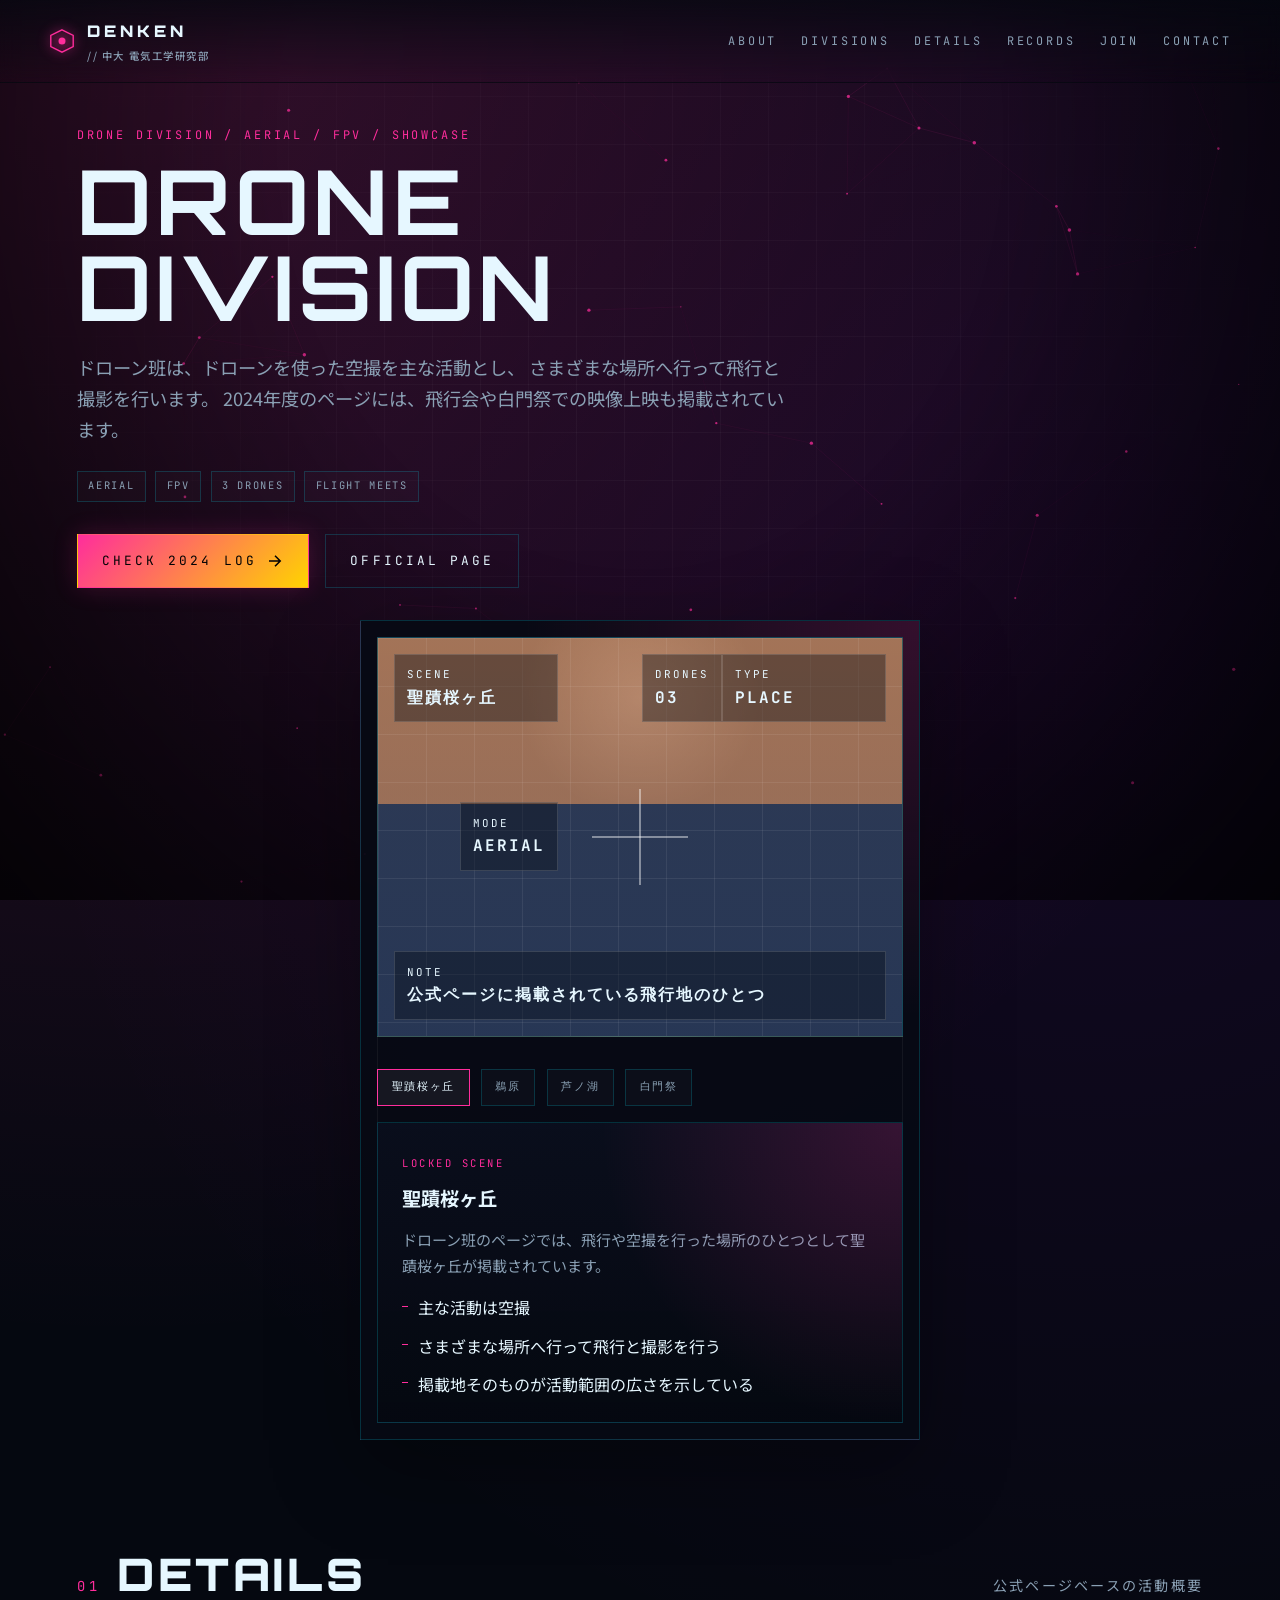
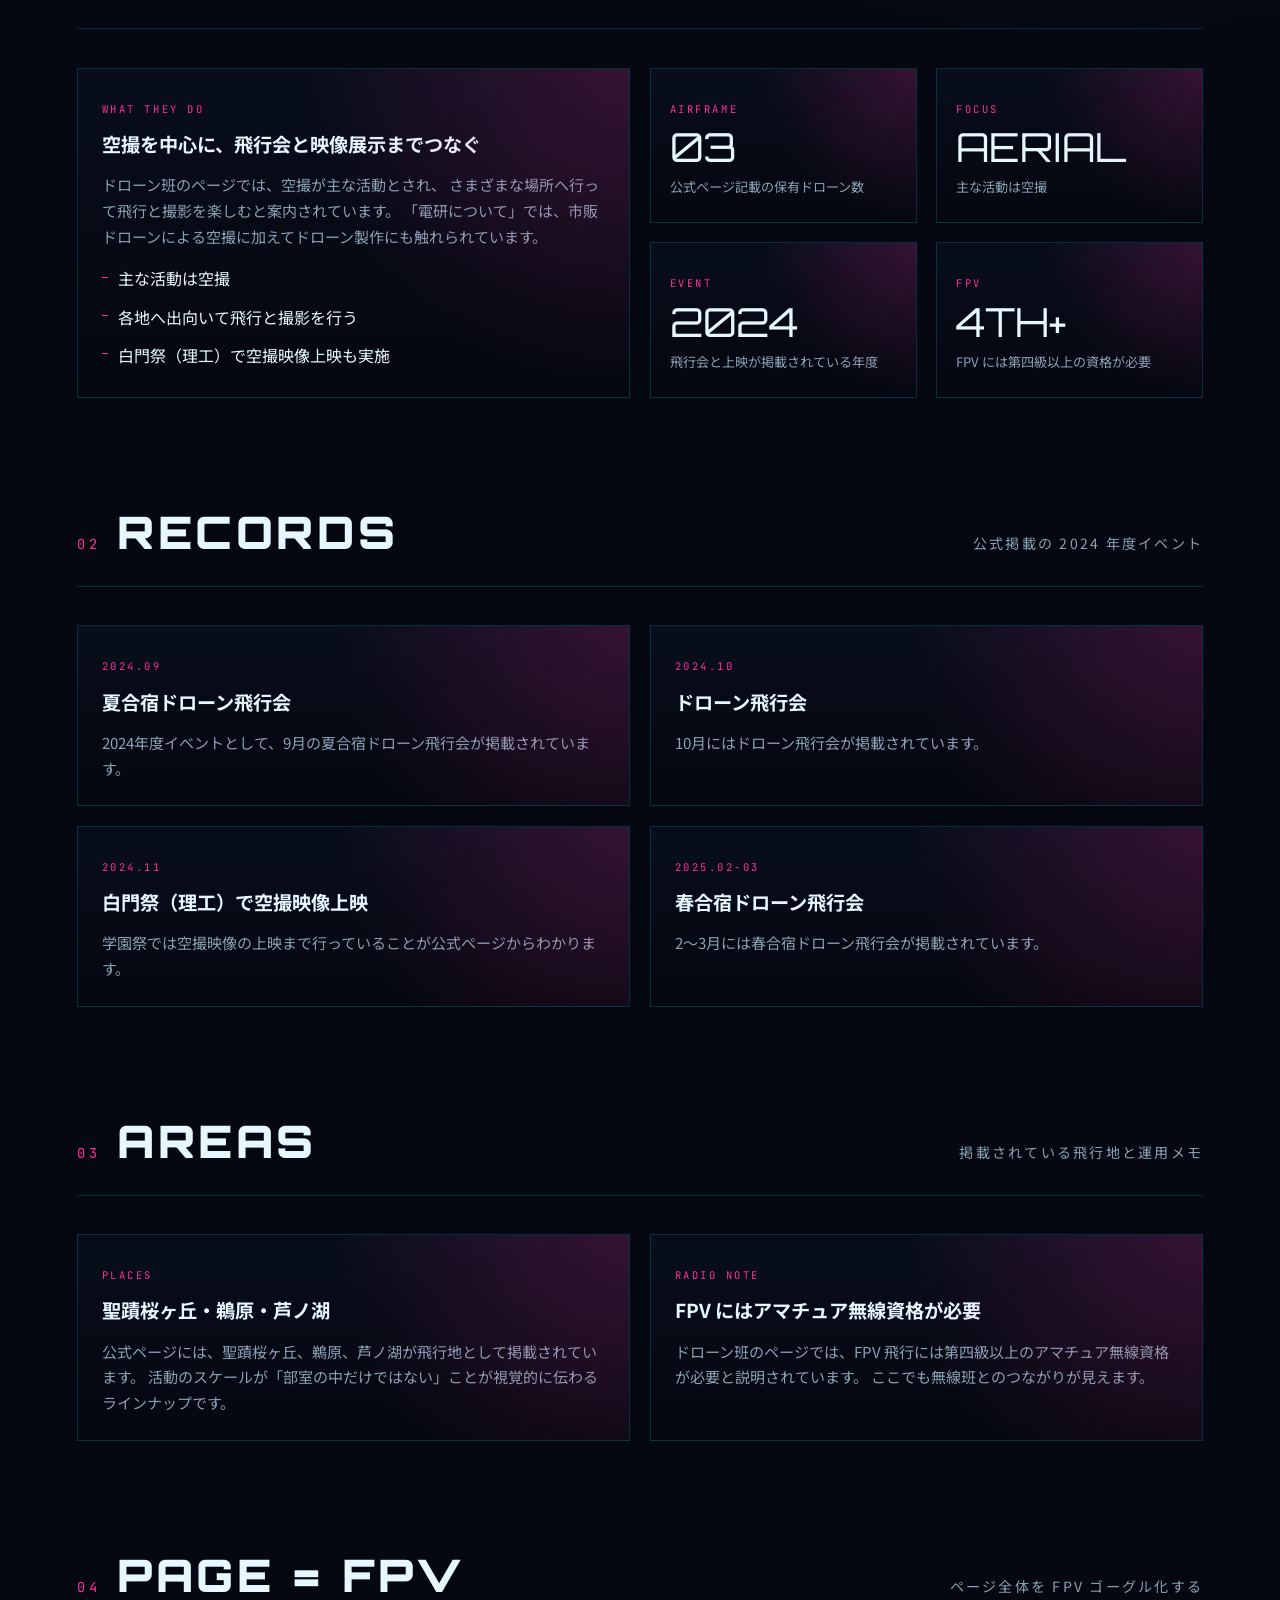
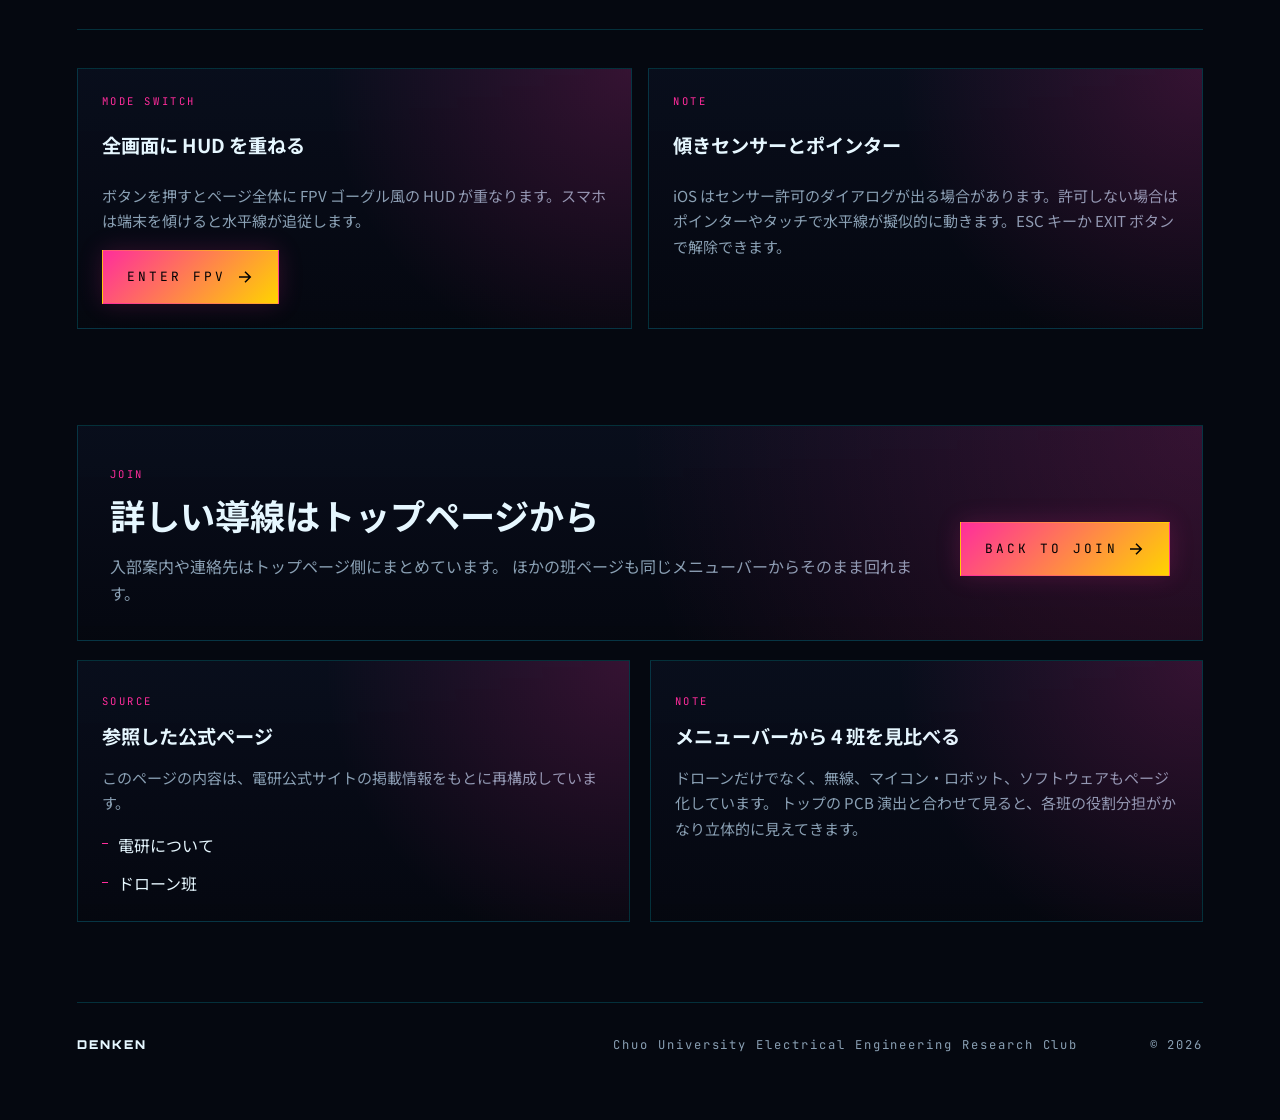
==== commit 164bd83f: "chore: add noindex meta tags to all html pages Apply robots noindex,nofollow to the top page and eac" ====
--- a/drone.html
+++ b/drone.html
@@ -7,6 +7,7 @@
     <meta http-equiv="Cache-Control" content="no-store, max-age=0" />
     <meta http-equiv="Pragma" content="no-cache" />
     <meta http-equiv="Expires" content="0" />
+    <meta name="robots" content="noindex, nofollow" />
     <meta name="description" content="中央大学 電気工学研究部 ドローン班。空撮、飛行会、掲載された飛行地、白門祭での映像上映などを紹介。" />
     <title>DENKEN // Drone Division</title>
     <link rel="preconnect" href="https://fonts.googleapis.com" />
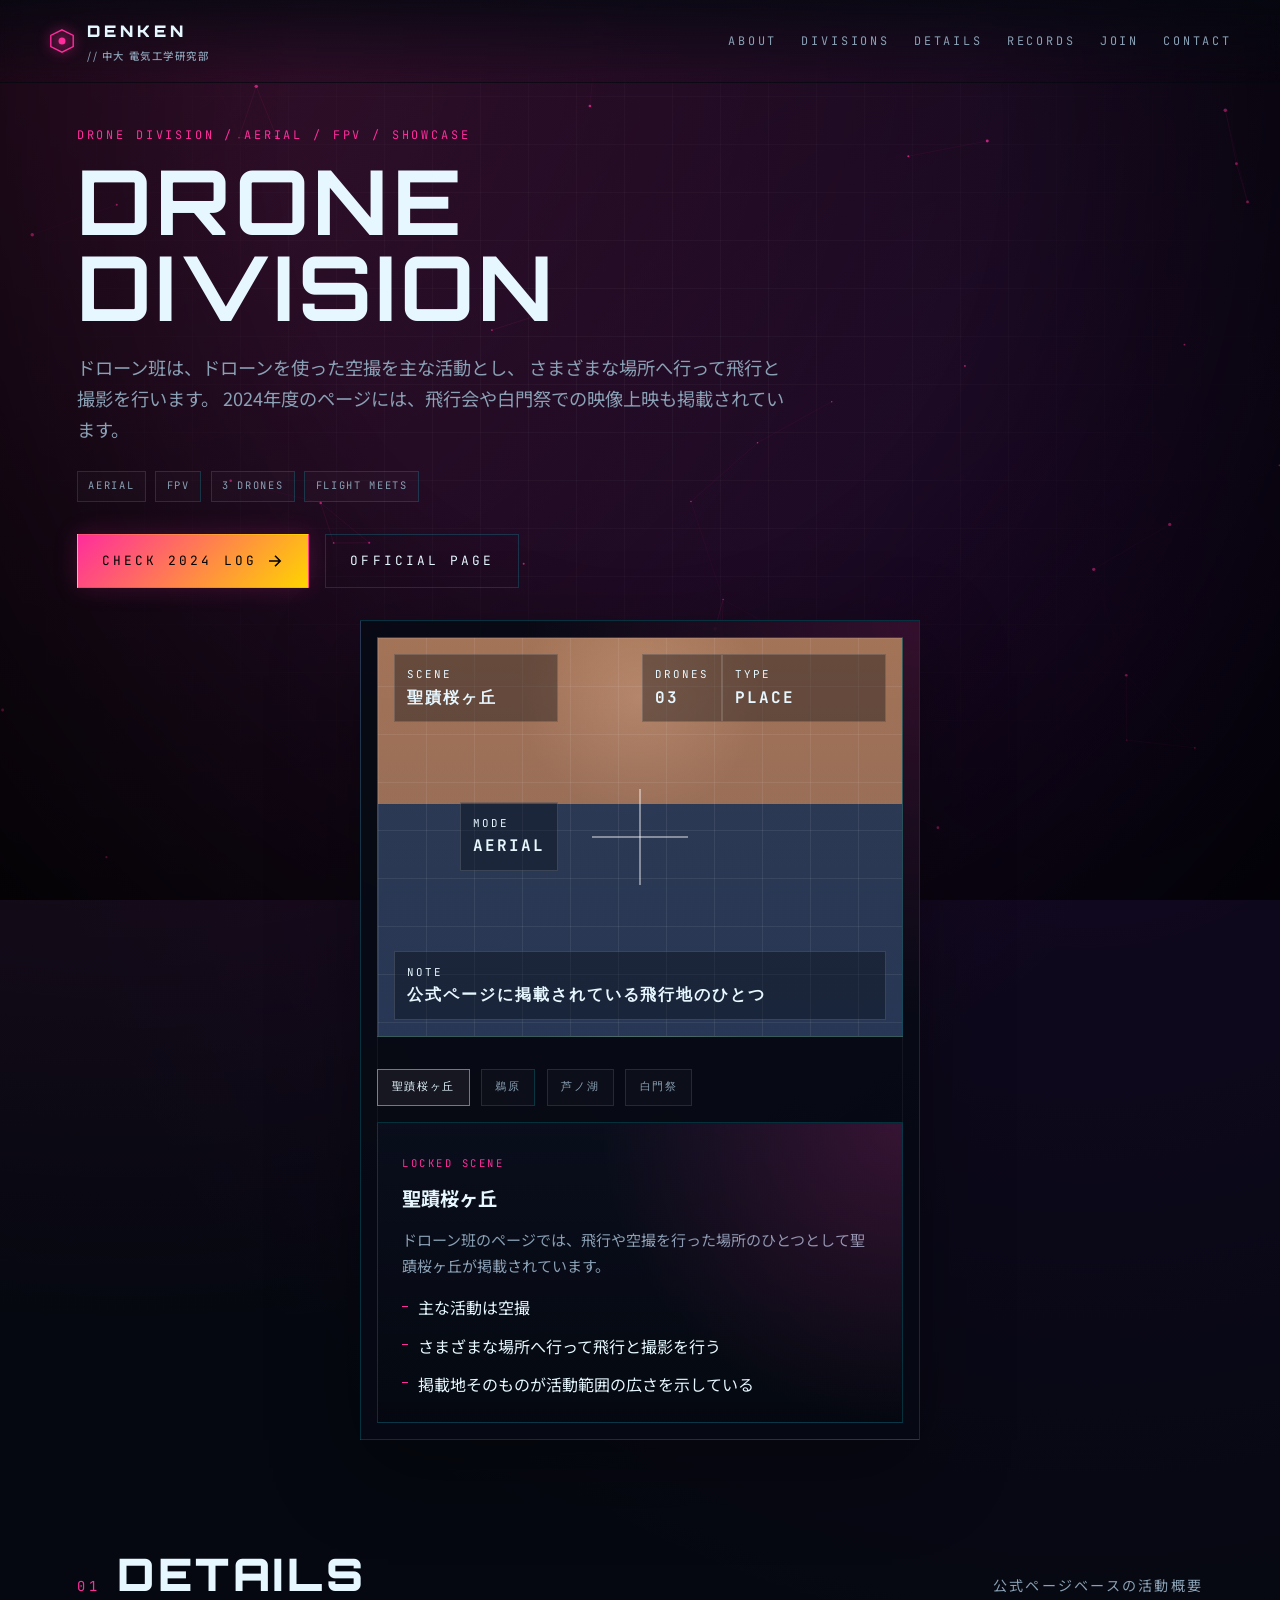
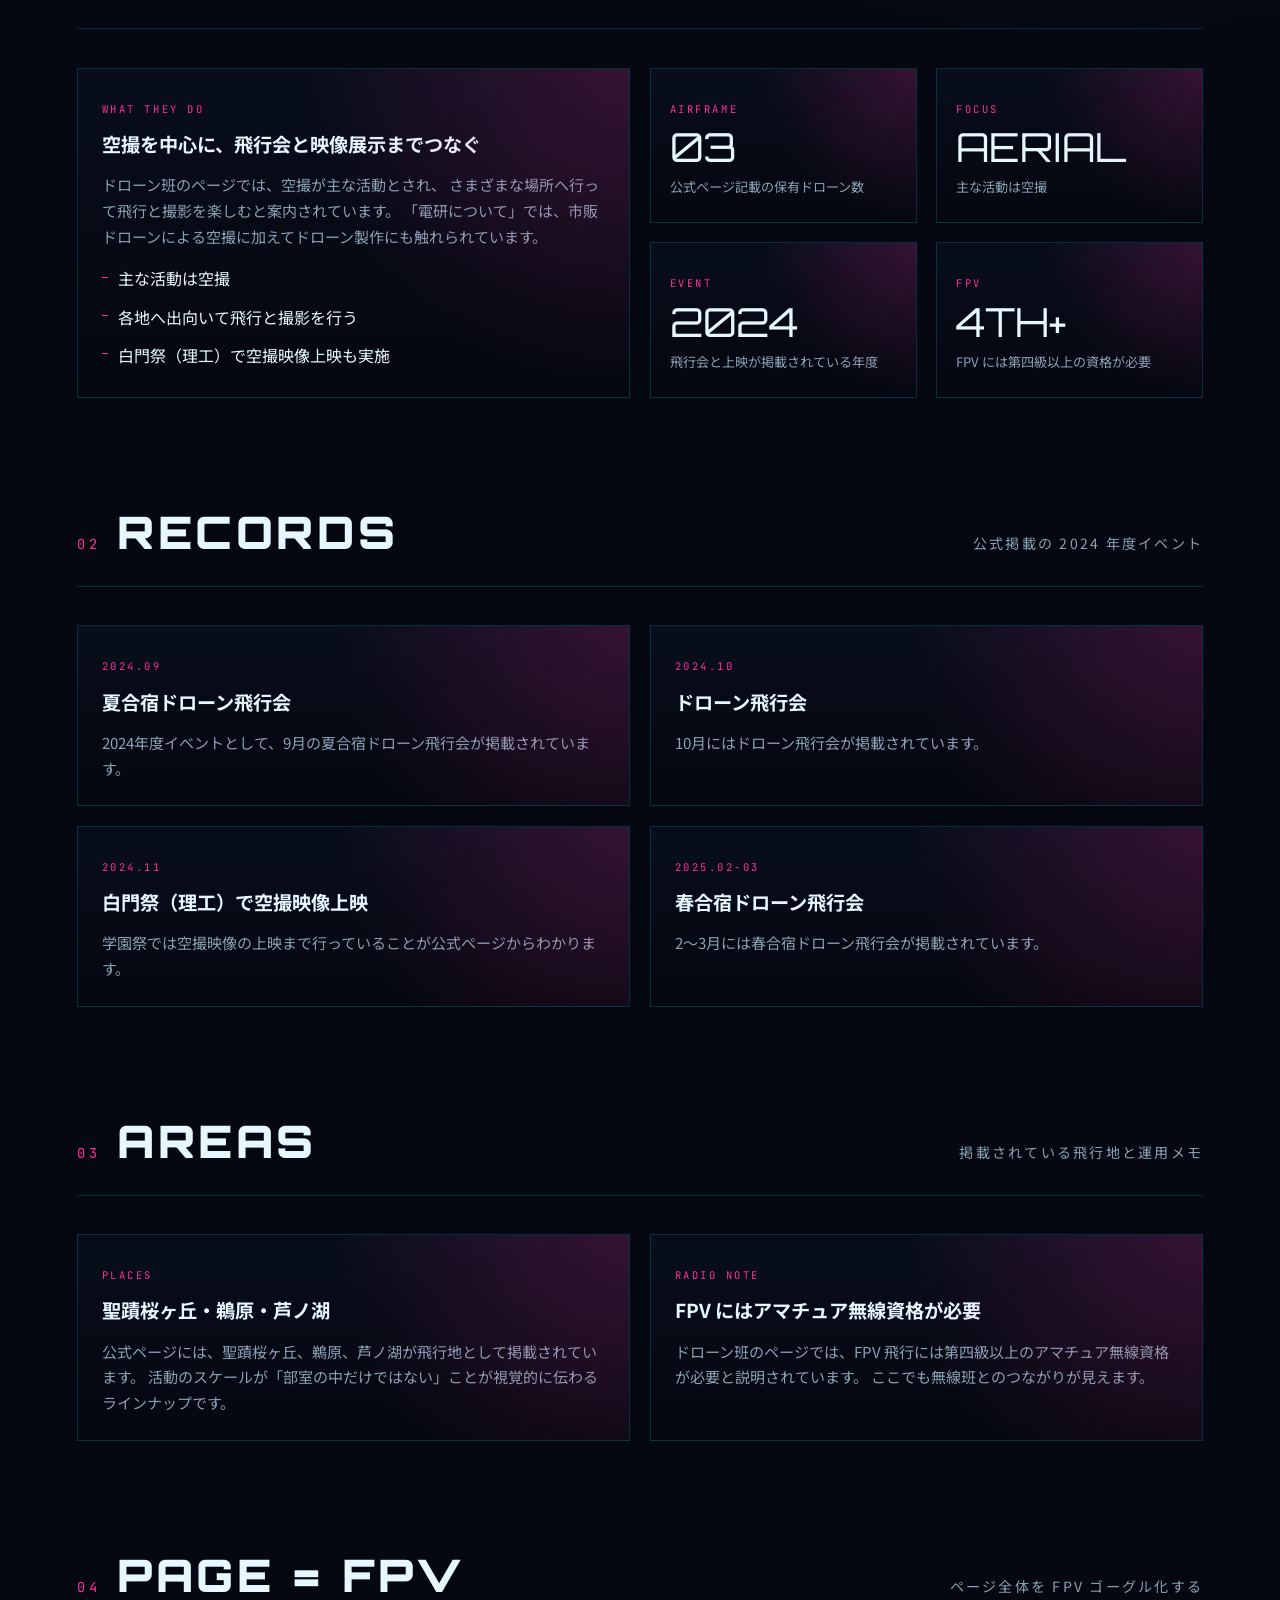
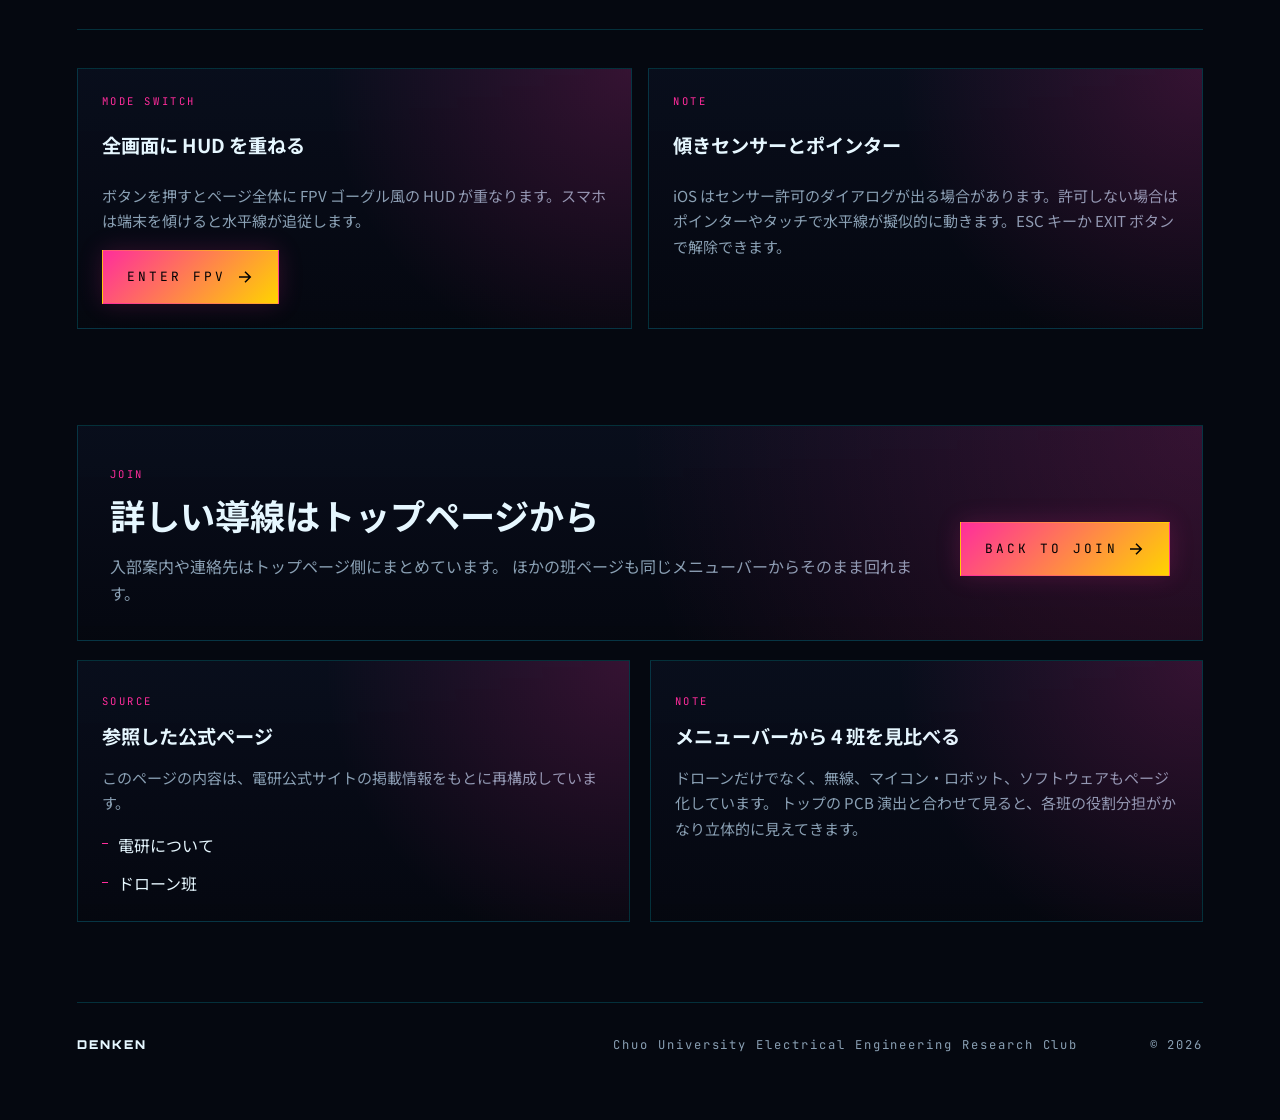
==== commit 8ab8ec1c: "Add cross division and tighten join flow mobile layout" ====
--- a/drone.html
+++ b/drone.html
@@ -15,8 +15,8 @@
     <link
         href="https://fonts.googleapis.com/css2?family=JetBrains+Mono:wght@300;500;700&amp;family=Orbitron:wght@500;700;900&amp;family=Noto+Sans+JP:wght@300;500;700&amp;display=swap"
         rel="stylesheet" />
-    <link rel="stylesheet" href="division.css?v=20260418-2385" />
-    <script src="division.js?v=20260418-2385" defer></script>
+    <link rel="stylesheet" href="division.css?v=20260419-1315" />
+    <script src="division.js?v=20260419-1315" defer></script>
 </head>
 
 <body data-division="drone">
